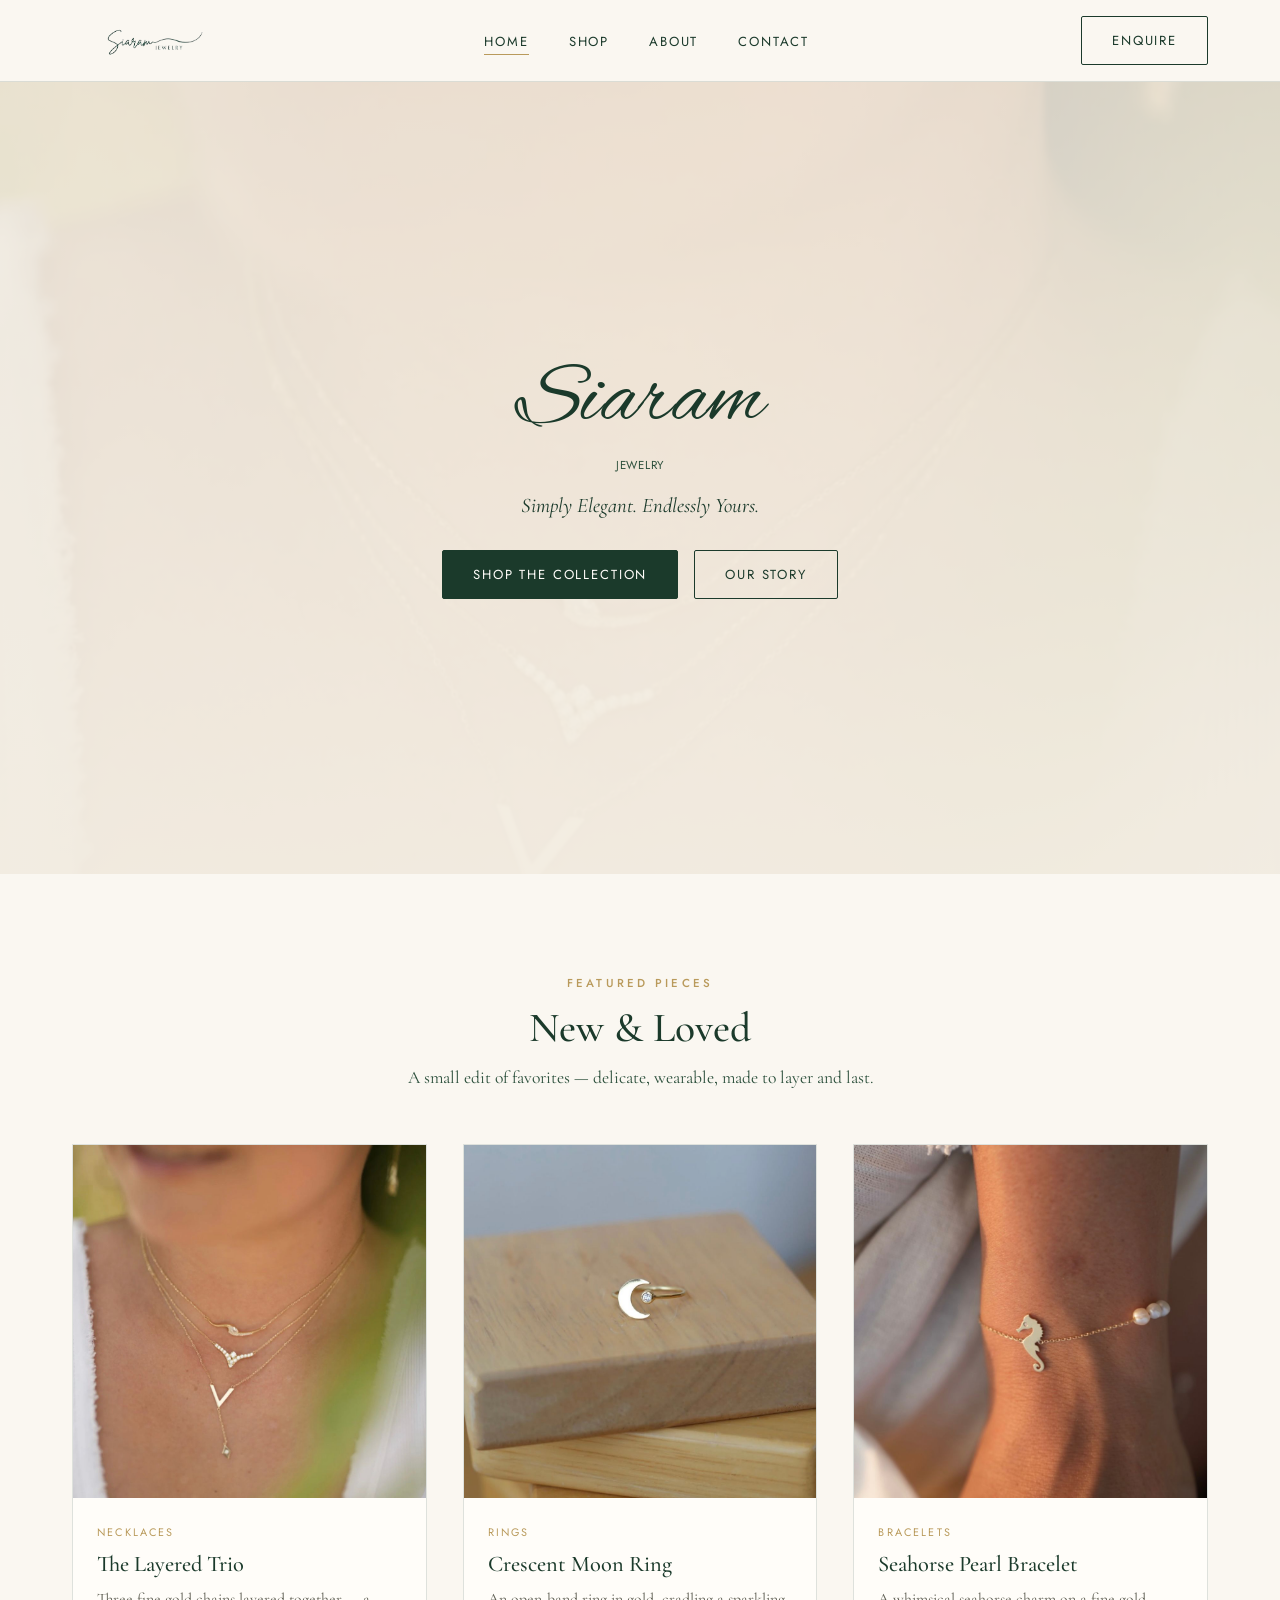
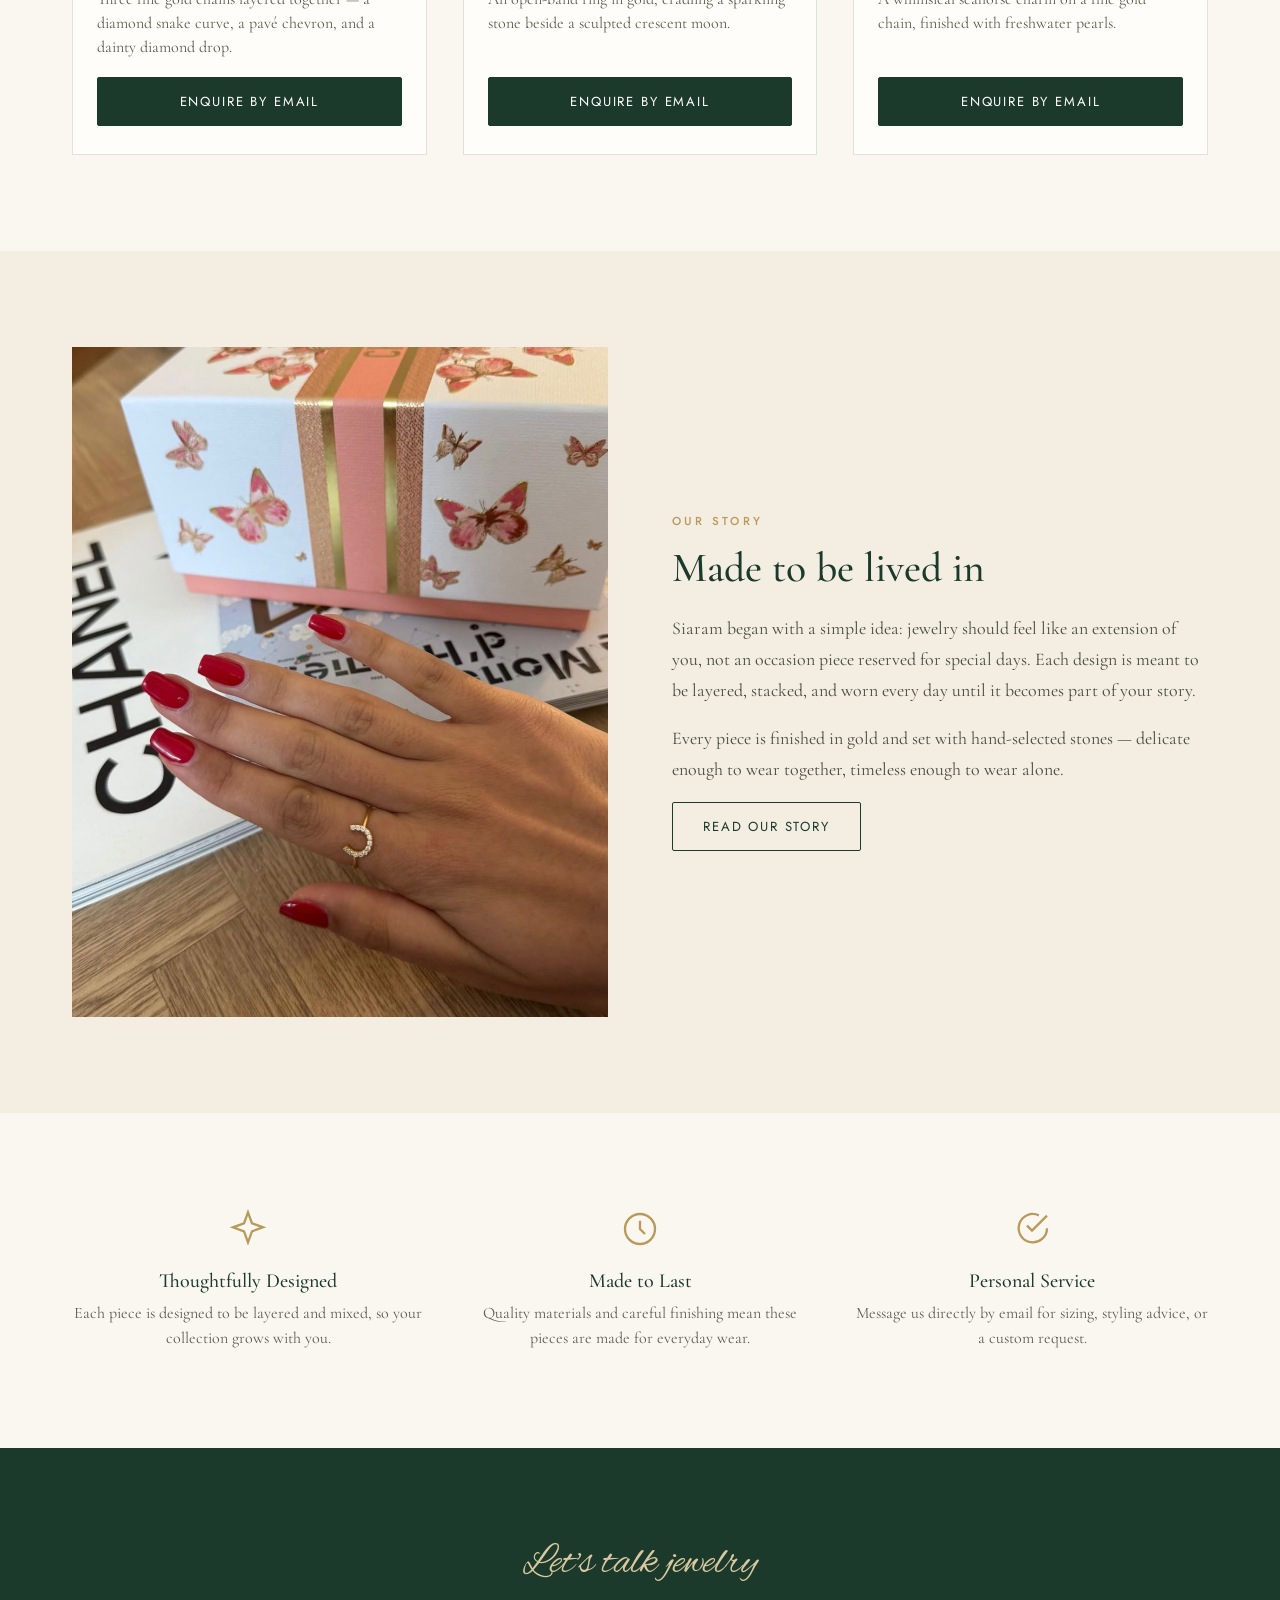
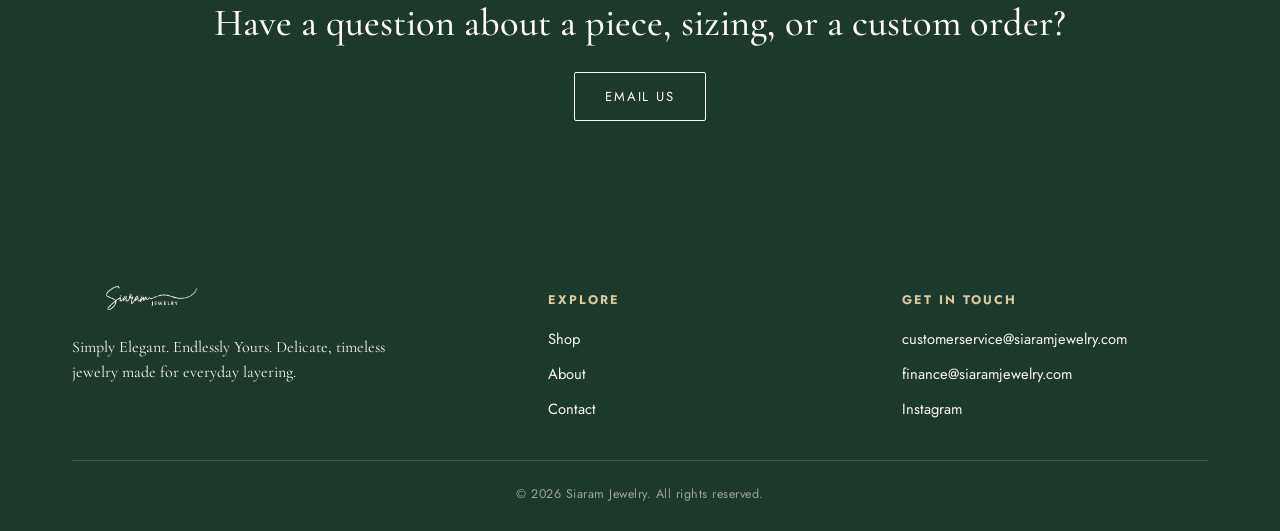
==== index.html @ 80fcfcbd "Add finance@ email and Contact page help categories Adds a "How Can We Help?" section on the Contact" ====
<!DOCTYPE html>
<html lang="en">
<head>
<meta charset="UTF-8" />
<meta name="viewport" content="width=device-width, initial-scale=1.0" />
<title>Siaram Jewelry — Simply Elegant. Endlessly Yours.</title>
<meta name="description" content="Siaram Jewelry — delicate, timeless fine jewelry. Necklaces, rings, earrings and bracelets crafted to be simply elegant, endlessly yours." />
<link rel="icon" href="images/logo.jpeg" />
<link rel="stylesheet" href="css/style.css" />
</head>
<body>

<header class="site-header">
  <nav class="nav">
    <a href="index.html" class="nav-logo"><img src="images/logo-transparent.png" alt="Siaram Jewelry" /></a>
    <ul class="nav-links">
      <li><a href="index.html">Home</a></li>
      <li><a href="shop.html">Shop</a></li>
      <li><a href="about.html">About</a></li>
      <li><a href="contact.html">Contact</a></li>
    </ul>
    <div class="nav-cta">
      <a href="mailto:customerservice@siaramjewelry.com?subject=Enquiry" class="btn btn-outline">Enquire</a>
      <button class="nav-toggle" aria-label="Menu">
        <span></span><span></span><span></span>
      </button>
    </div>
  </nav>
  <div class="mobile-menu">
    <a href="index.html">Home</a>
    <a href="shop.html">Shop</a>
    <a href="about.html">About</a>
    <a href="contact.html">Contact</a>
  </div>
</header>

<section class="hero">
  <div class="hero-bg" style="background-image:url('images/product-layered-necklace.jpeg');"></div>
  <div class="hero-content">
    <span class="script">Siaram</span>
    <p class="hero-sub eyebrow">Jewelry</p>
    <p class="tagline">Simply Elegant. Endlessly Yours.</p>
    <div class="hero-actions">
      <a href="shop.html" class="btn btn-primary">Shop the Collection</a>
      <a href="about.html" class="btn btn-outline">Our Story</a>
    </div>
  </div>
</section>

<section>
  <div class="container">
    <div class="section-head reveal">
      <span class="eyebrow">Featured Pieces</span>
      <h2>New &amp; Loved</h2>
      <p>A small edit of favorites — delicate, wearable, made to layer and last.</p>
    </div>

    <div class="product-grid">

      <article class="product-card" data-category="necklaces">
        <div class="product-media"><img src="images/product-layered-necklace.jpeg" alt="Layered gold necklace set" loading="lazy" /></div>
        <div class="product-body">
          <span class="product-cat">Necklaces</span>
          <h3>The Layered Trio</h3>
          <p>Three fine gold chains layered together — a diamond snake curve, a pav&eacute; chevron, and a dainty diamond drop.</p>
          <a class="btn btn-contact" href="mailto:customerservice@siaramjewelry.com?subject=Enquiry%3A%20The%20Layered%20Trio">
            Enquire by Email
          </a>
        </div>
      </article>

      <article class="product-card" data-category="rings">
        <div class="product-media"><img src="images/product-moon-ring.jpeg" alt="Gold crescent moon ring" loading="lazy" /></div>
        <div class="product-body">
          <span class="product-cat">Rings</span>
          <h3>Crescent Moon Ring</h3>
          <p>An open-band ring in gold, cradling a sparkling stone beside a sculpted crescent moon.</p>
          <a class="btn btn-contact" href="mailto:customerservice@siaramjewelry.com?subject=Enquiry%3A%20Crescent%20Moon%20Ring">
            Enquire by Email
          </a>
        </div>
      </article>

      <article class="product-card" data-category="bracelets">
        <div class="product-media"><img src="images/product-seahorse-bracelet.jpeg" alt="Gold seahorse pearl bracelet" loading="lazy" /></div>
        <div class="product-body">
          <span class="product-cat">Bracelets</span>
          <h3>Seahorse Pearl Bracelet</h3>
          <p>A whimsical seahorse charm on a fine gold chain, finished with freshwater pearls.</p>
          <a class="btn btn-contact" href="mailto:customerservice@siaramjewelry.com?subject=Enquiry%3A%20Seahorse%20Pearl%20Bracelet">
            Enquire by Email
          </a>
        </div>
      </article>

    </div>
  </div>
</section>

<section class="alt-bg">
  <div class="container split">
    <div class="split-media reveal">
      <img src="images/product-initial-ring.jpeg" alt="Siaram jewelry lifestyle" loading="lazy" />
    </div>
    <div class="split-text reveal">
      <span class="eyebrow">Our Story</span>
      <h2>Made to be lived in</h2>
      <p>Siaram began with a simple idea: jewelry should feel like an extension of you, not an occasion piece reserved for special days. Each design is meant to be layered, stacked, and worn every day until it becomes part of your story.</p>
      <p>Every piece is finished in gold and set with hand-selected stones — delicate enough to wear together, timeless enough to wear alone.</p>
      <a href="about.html" class="btn btn-outline">Read Our Story</a>
    </div>
  </div>
</section>

<section>
  <div class="container">
    <div class="features">
      <div class="feature reveal">
        <svg class="feature-icon" viewBox="0 0 24 24" fill="none" stroke="currentColor" stroke-width="1.4"><path d="M12 2l2.4 6.6L21 11l-6.6 2.4L12 20l-2.4-6.6L3 11l6.6-2.4L12 2z"/></svg>
        <h3>Thoughtfully Designed</h3>
        <p>Each piece is designed to be layered and mixed, so your collection grows with you.</p>
      </div>
      <div class="feature reveal">
        <svg class="feature-icon" viewBox="0 0 24 24" fill="none" stroke="currentColor" stroke-width="1.4"><circle cx="12" cy="12" r="9"/><path d="M12 7v5l3 3"/></svg>
        <h3>Made to Last</h3>
        <p>Quality materials and careful finishing mean these pieces are made for everyday wear.</p>
      </div>
      <div class="feature reveal">
        <svg class="feature-icon" viewBox="0 0 24 24" fill="none" stroke="currentColor" stroke-width="1.4"><path d="M21 11.5a8.5 8.5 0 1 1-4.9-7.7"/><path d="M21 4l-9 9-3-3"/></svg>
        <h3>Personal Service</h3>
        <p>Message us directly by email for sizing, styling advice, or a custom request.</p>
      </div>
    </div>
  </div>
</section>

<section class="cta-banner">
  <div class="container">
    <span class="script">Let's talk jewelry</span>
    <h2>Have a question about a piece, sizing, or a custom order?</h2>
    <a href="mailto:customerservice@siaramjewelry.com?subject=Question" class="btn btn-outline">Email Us</a>
  </div>
</section>

<footer class="site-footer">
  <div class="container">
    <div class="footer-grid">
      <div class="footer-brand">
        <a href="index.html" class="footer-logo"><img src="images/logo-light.png" alt="Siaram Jewelry" /></a>
        <p>Simply Elegant. Endlessly Yours. Delicate, timeless jewelry made for everyday layering.</p>
      </div>
      <div class="footer-col">
        <h4>Explore</h4>
        <ul>
          <li><a href="shop.html">Shop</a></li>
          <li><a href="about.html">About</a></li>
          <li><a href="contact.html">Contact</a></li>
        </ul>
      </div>
      <div class="footer-col">
        <h4>Get in Touch</h4>
        <ul>
          <li><a href="mailto:customerservice@siaramjewelry.com">customerservice@siaramjewelry.com</a></li>
          <li><a href="mailto:finance@siaramjewelry.com">finance@siaramjewelry.com</a></li>
          <li><a href="https://www.instagram.com/siaram.jewelry/" target="_blank" rel="noopener">Instagram</a></li>
        </ul>
      </div>
    </div>
    <div class="footer-bottom">&copy; <span id="year"></span> Siaram Jewelry. All rights reserved.</div>
  </div>
</footer>

<script>document.getElementById('year').textContent = new Date().getFullYear();</script>
<script src="js/script.js"></script>
</body>
</html>
---- css/style.css ----
/* ==========================================================================
   Siaram Jewelry — Stylesheet
   ========================================================================== */

@import url('https://fonts.googleapis.com/css2?family=Cormorant+Garamond:ital,wght@0,400;0,500;0,600;1,400&family=Jost:wght@300;400;500;600&family=Alex+Brush&display=swap');

:root {
  --green-deep: #1b3a2b;
  --green-mid: #2b4f3b;
  --cream: #f3ede2;
  --cream-soft: #faf7f1;
  --ivory: #fffdf9;
  --gold: #b99a5b;
  --gold-soft: #d9c8a0;
  --ink: #2a2a24;
  --line: rgba(27, 58, 43, 0.14);

  --font-script: 'Alex Brush', cursive;
  --font-serif: 'Cormorant Garamond', serif;
  --font-sans: 'Jost', sans-serif;

  --container: 1200px;
}

* { box-sizing: border-box; }
html { scroll-behavior: smooth; }

body {
  margin: 0;
  font-family: var(--font-sans);
  color: var(--ink);
  background: var(--cream-soft);
  -webkit-font-smoothing: antialiased;
}

img { max-width: 100%; display: block; }
a { color: inherit; text-decoration: none; }
ul { list-style: none; margin: 0; padding: 0; }

.container {
  max-width: var(--container);
  margin: 0 auto;
  padding: 0 32px;
}

h1, h2, h3 {
  font-family: var(--font-serif);
  font-weight: 500;
  color: var(--green-deep);
  margin: 0;
}

.eyebrow {
  font-family: var(--font-sans);
  letter-spacing: 0.28em;
  text-transform: uppercase;
  font-size: 0.72rem;
  color: var(--gold);
  font-weight: 500;
}

.script {
  font-family: var(--font-script);
  color: var(--green-deep);
}

.btn {
  display: inline-flex;
  align-items: center;
  gap: 10px;
  padding: 14px 30px;
  border-radius: 2px;
  font-family: var(--font-sans);
  font-size: 0.82rem;
  letter-spacing: 0.14em;
  text-transform: uppercase;
  border: 1px solid var(--green-deep);
  transition: all 0.3s ease;
  cursor: pointer;
  background: transparent;
}

.btn-primary {
  background: var(--green-deep);
  color: var(--ivory);
}
.btn-primary:hover {
  background: var(--green-mid);
  border-color: var(--green-mid);
}

.btn-outline {
  background: transparent;
  color: var(--green-deep);
}
.btn-outline:hover {
  background: var(--green-deep);
  color: var(--ivory);
}

.btn-contact {
  background: var(--green-deep);
  color: var(--ivory);
  border-color: var(--green-deep);
  width: 100%;
  justify-content: center;
}
.btn-contact:hover { background: var(--green-mid); }

/* ---------------- Header ---------------- */
.site-header {
  position: sticky;
  top: 0;
  z-index: 100;
  background: rgba(250, 247, 241, 0.92);
  backdrop-filter: blur(8px);
  border-bottom: 1px solid var(--line);
}

.nav {
  display: flex;
  align-items: center;
  justify-content: space-between;
  padding: 16px 32px;
  max-width: var(--container);
  margin: 0 auto;
}

.nav-logo img { height: 46px; width: auto; }

.nav-links {
  display: flex;
  gap: 40px;
}

.nav-links a {
  font-size: 0.82rem;
  letter-spacing: 0.14em;
  text-transform: uppercase;
  color: var(--green-deep);
  position: relative;
  padding-bottom: 4px;
}

.nav-links a::after {
  content: '';
  position: absolute;
  left: 0; bottom: 0;
  width: 0; height: 1px;
  background: var(--gold);
  transition: width 0.3s ease;
}
.nav-links a:hover::after,
.nav-links a.active::after { width: 100%; }

.nav-cta { display: flex; align-items: center; gap: 20px; }

.nav-toggle {
  display: none;
  flex-direction: column;
  gap: 5px;
  background: none;
  border: none;
  cursor: pointer;
  padding: 4px;
}
.nav-toggle span {
  width: 24px; height: 1.5px;
  background: var(--green-deep);
}

.mobile-menu {
  display: none;
  flex-direction: column;
  padding: 8px 32px 24px;
  gap: 18px;
  border-top: 1px solid var(--line);
}
.mobile-menu a {
  font-size: 0.9rem;
  letter-spacing: 0.1em;
  text-transform: uppercase;
  color: var(--green-deep);
}
.mobile-menu.open { display: flex; }

/* ---------------- Hero ---------------- */
.hero {
  position: relative;
  min-height: 88vh;
  display: flex;
  align-items: center;
  justify-content: center;
  text-align: center;
  overflow: hidden;
  background: var(--cream);
}

.hero-bg {
  position: absolute;
  inset: 0;
  background-size: cover;
  background-position: center 30%;
  opacity: 0.28;
}

.hero-bg::after {
  content: '';
  position: absolute;
  inset: 0;
  background: linear-gradient(180deg, rgba(243,237,226,0.55) 0%, rgba(243,237,226,0.92) 100%);
}

.hero-content {
  position: relative;
  z-index: 2;
  max-width: 640px;
  padding: 0 24px;
}

.hero-content .script {
  font-size: clamp(3rem, 8vw, 5.5rem);
  line-height: 1;
  display: block;
  margin-bottom: 6px;
}

.hero-content .hero-sub {
  font-family: var(--font-sans);
  font-weight: 400;
  letter-spacing: 0.06em;
  color: var(--green-mid);
  margin-bottom: 20px;
}

.hero-content p.tagline {
  font-family: var(--font-serif);
  font-style: italic;
  font-size: 1.3rem;
  color: var(--green-deep);
  margin: 0 0 32px;
}

.hero-actions {
  display: flex;
  gap: 16px;
  justify-content: center;
  flex-wrap: wrap;
}

/* ---------------- Sections ---------------- */
section { padding: 96px 0; }
.section-head {
  text-align: center;
  max-width: 560px;
  margin: 0 auto 56px;
}
.section-head h2 {
  font-size: clamp(2rem, 4vw, 2.6rem);
  margin-top: 10px;
}
.section-head p {
  color: var(--green-mid);
  font-family: var(--font-serif);
  font-size: 1.1rem;
  margin-top: 14px;
}

.alt-bg { background: var(--cream); }

/* ---------------- Product grid ---------------- */
.product-grid {
  display: grid;
  grid-template-columns: repeat(3, 1fr);
  gap: 36px;
}

.product-card {
  background: var(--ivory);
  border: 1px solid var(--line);
  overflow: hidden;
  display: flex;
  flex-direction: column;
  opacity: 0;
  transform: translateY(24px);
  transition: opacity 0.7s ease, transform 0.7s ease;
}
.product-card.in-view { opacity: 1; transform: translateY(0); }

.product-media {
  aspect-ratio: 1 / 1;
  overflow: hidden;
  background: var(--cream);
}
.product-media img {
  width: 100%; height: 100%;
  object-fit: cover;
  transition: transform 0.6s ease;
}
.product-card:hover .product-media img { transform: scale(1.06); }

.product-body {
  padding: 26px 24px 28px;
  display: flex;
  flex-direction: column;
  gap: 10px;
  flex: 1;
}

.product-cat {
  font-size: 0.68rem;
  letter-spacing: 0.2em;
  text-transform: uppercase;
  color: var(--gold);
}

.product-body h3 {
  font-size: 1.4rem;
}

.product-body p {
  font-family: var(--font-serif);
  color: #5c5c50;
  font-size: 1rem;
  line-height: 1.5;
  margin: 0;
  flex: 1;
}

.product-body .btn-contact { margin-top: 8px; }

/* ---------------- About teaser / story ---------------- */
.split {
  display: grid;
  grid-template-columns: 1fr 1fr;
  gap: 64px;
  align-items: center;
}

.split-media {
  aspect-ratio: 4/5;
  overflow: hidden;
}
.split-media img { width: 100%; height: 100%; object-fit: cover; }

.split-text .eyebrow { display: block; margin-bottom: 14px; }
.split-text h2 { font-size: clamp(2rem, 4vw, 2.6rem); margin-bottom: 20px; }
.split-text p {
  font-family: var(--font-serif);
  font-size: 1.12rem;
  line-height: 1.75;
  color: #4a4a3f;
  margin: 0 0 16px;
}

/* ---------------- Values / features strip ---------------- */
.features {
  display: grid;
  grid-template-columns: repeat(3, 1fr);
  gap: 40px;
  text-align: center;
}
.feature h3 {
  font-size: 1.25rem;
  margin: 14px 0 8px;
}
.feature p {
  font-family: var(--font-serif);
  color: #5c5c50;
  line-height: 1.6;
  margin: 0;
}
.feature-icon {
  width: 40px; height: 40px;
  margin: 0 auto;
  color: var(--gold);
}

/* ---------------- Help / FAQ grid ---------------- */
.help-grid {
  display: grid;
  grid-template-columns: repeat(3, 1fr);
  gap: 28px;
}
.help-grid.single {
  grid-template-columns: minmax(260px, 420px);
  justify-content: center;
}

.help-card {
  background: var(--ivory);
  border: 1px solid var(--line);
  padding: 30px 28px;
  display: flex;
  flex-direction: column;
  gap: 12px;
}

.help-icon { font-size: 1.4rem; }

.help-card h4 {
  font-family: var(--font-serif);
  font-size: 1.3rem;
  color: var(--green-deep);
  margin: 0;
}

.help-card ul {
  display: flex;
  flex-direction: column;
  gap: 6px;
  flex: 1;
}
.help-card li {
  font-family: var(--font-serif);
  font-size: 0.98rem;
  color: #5c5c50;
  line-height: 1.5;
  padding-left: 14px;
  position: relative;
}
.help-card li::before {
  content: '\2013';
  position: absolute;
  left: 0;
  color: var(--gold);
}

.help-link {
  font-family: var(--font-sans);
  font-size: 0.76rem;
  letter-spacing: 0.1em;
  text-transform: uppercase;
  color: var(--green-deep);
  border-top: 1px solid var(--line);
  padding-top: 14px;
  margin-top: 4px;
}
.help-link:hover { color: var(--gold); }

/* ---------------- Instagram / CTA banner ---------------- */
.cta-banner {
  background: var(--green-deep);
  color: var(--ivory);
  text-align: center;
  padding: 90px 0;
}
.cta-banner .script { color: var(--gold-soft); font-size: 2.6rem; display: block; margin-bottom: 10px; }
.cta-banner h2 { color: var(--ivory); font-size: clamp(1.8rem, 3.6vw, 2.4rem); margin-bottom: 26px; }
.cta-banner .btn-outline { border-color: var(--ivory); color: var(--ivory); }
.cta-banner .btn-outline:hover { background: var(--ivory); color: var(--green-deep); }

/* ---------------- Shop filter ---------------- */
.filter-bar {
  display: flex;
  justify-content: center;
  gap: 12px;
  flex-wrap: wrap;
  margin-bottom: 52px;
}
.filter-btn {
  padding: 9px 20px;
  border: 1px solid var(--line);
  background: transparent;
  font-family: var(--font-sans);
  font-size: 0.75rem;
  letter-spacing: 0.12em;
  text-transform: uppercase;
  color: var(--green-mid);
  cursor: pointer;
  transition: all 0.25s ease;
}
.filter-btn:hover { border-color: var(--green-deep); }
.filter-btn.active { background: var(--green-deep); color: var(--ivory); border-color: var(--green-deep); }

/* ---------------- Contact ---------------- */
.contact-wrap {
  display: grid;
  grid-template-columns: 1fr 1fr;
  gap: 64px;
}
.contact-card {
  background: var(--ivory);
  border: 1px solid var(--line);
  padding: 40px;
}
.contact-card h3 { font-size: 1.5rem; margin-bottom: 10px; }
.contact-card p {
  font-family: var(--font-serif);
  color: #5c5c50;
  margin: 0 0 24px;
  line-height: 1.6;
}
.contact-list { display: flex; flex-direction: column; gap: 18px; margin-top: 8px; }
.contact-item {
  display: flex;
  align-items: center;
  gap: 14px;
  font-size: 0.98rem;
}
.contact-item .icon {
  width: 20px; height: 20px;
  color: var(--gold);
  flex-shrink: 0;
}
.contact-item a:hover { color: var(--gold); }

.map-note {
  aspect-ratio: 4/3;
  background: var(--cream);
  border: 1px solid var(--line);
  display: flex;
  align-items: center;
  justify-content: center;
  text-align: center;
  padding: 40px;
}
.map-note p {
  font-family: var(--font-serif);
  font-style: italic;
  color: var(--green-mid);
}

/* ---------------- Footer ---------------- */
.site-footer {
  background: var(--green-deep);
  color: var(--cream);
  padding: 64px 0 28px;
}
.footer-grid {
  display: grid;
  grid-template-columns: 1.4fr 1fr 1fr;
  gap: 48px;
  padding-bottom: 40px;
  border-bottom: 1px solid rgba(255,255,255,0.14);
}
.footer-logo img { height: 44px; margin-bottom: 16px; }
.footer-grid p { font-family: var(--font-serif); color: var(--cream-soft); line-height: 1.6; max-width: 320px; }
.footer-col h4 {
  font-family: var(--font-sans);
  font-size: 0.78rem;
  letter-spacing: 0.16em;
  text-transform: uppercase;
  color: var(--gold-soft);
  margin-bottom: 18px;
}
.footer-col ul { display: flex; flex-direction: column; gap: 12px; }
.footer-col a { font-size: 0.92rem; color: var(--cream-soft); }
.footer-col a:hover { color: var(--gold-soft); }
.footer-bottom {
  padding-top: 24px;
  text-align: center;
  font-size: 0.78rem;
  letter-spacing: 0.04em;
  color: rgba(243,237,226,0.6);
}

/* ---------------- Page hero (inner pages) ---------------- */
.page-hero {
  padding: 64px 0 48px;
  text-align: center;
  background: var(--cream);
  border-bottom: 1px solid var(--line);
}
.page-hero .eyebrow { display: block; margin-bottom: 12px; }
.page-hero h1 { font-size: clamp(2.4rem, 5vw, 3.4rem); }

/* Reveal-on-scroll (generic) */
.reveal {
  opacity: 0;
  transform: translateY(24px);
  transition: opacity 0.7s ease, transform 0.7s ease;
}
.reveal.in-view { opacity: 1; transform: translateY(0); }

/* ---------------- Responsive ---------------- */
@media (max-width: 900px) {
  .nav-links { display: none; }
  .nav-toggle { display: flex; }
  .product-grid { grid-template-columns: repeat(2, 1fr); gap: 24px; }
  .split { grid-template-columns: 1fr; gap: 36px; }
  .split-media { order: -1; }
  .features { grid-template-columns: 1fr; gap: 44px; }
  .help-grid { grid-template-columns: repeat(2, 1fr); }
  .contact-wrap { grid-template-columns: 1fr; }
  .footer-grid { grid-template-columns: 1fr; gap: 32px; }
}

@media (max-width: 560px) {
  .container { padding: 0 20px; }
  .product-grid { grid-template-columns: 1fr; }
  .help-grid { grid-template-columns: 1fr; }
  section { padding: 64px 0; }
  .nav { padding: 14px 20px; }
}
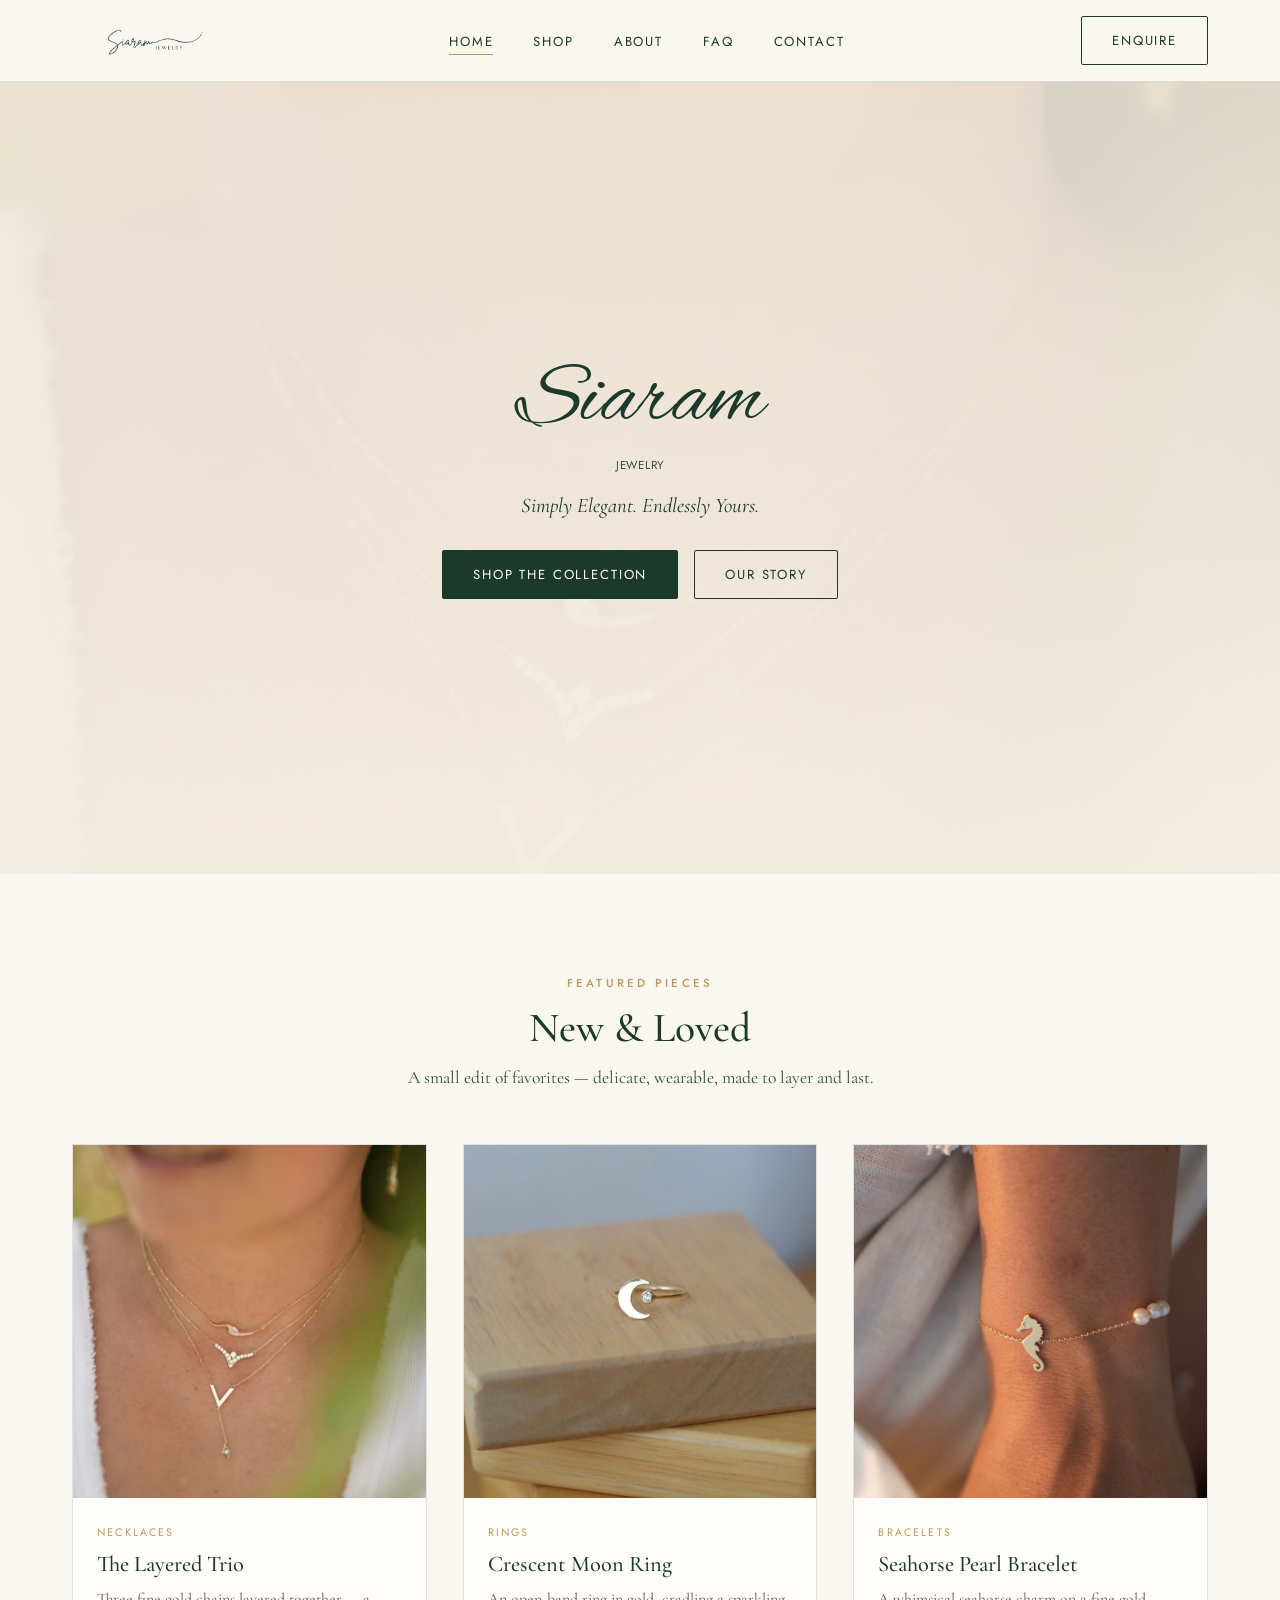
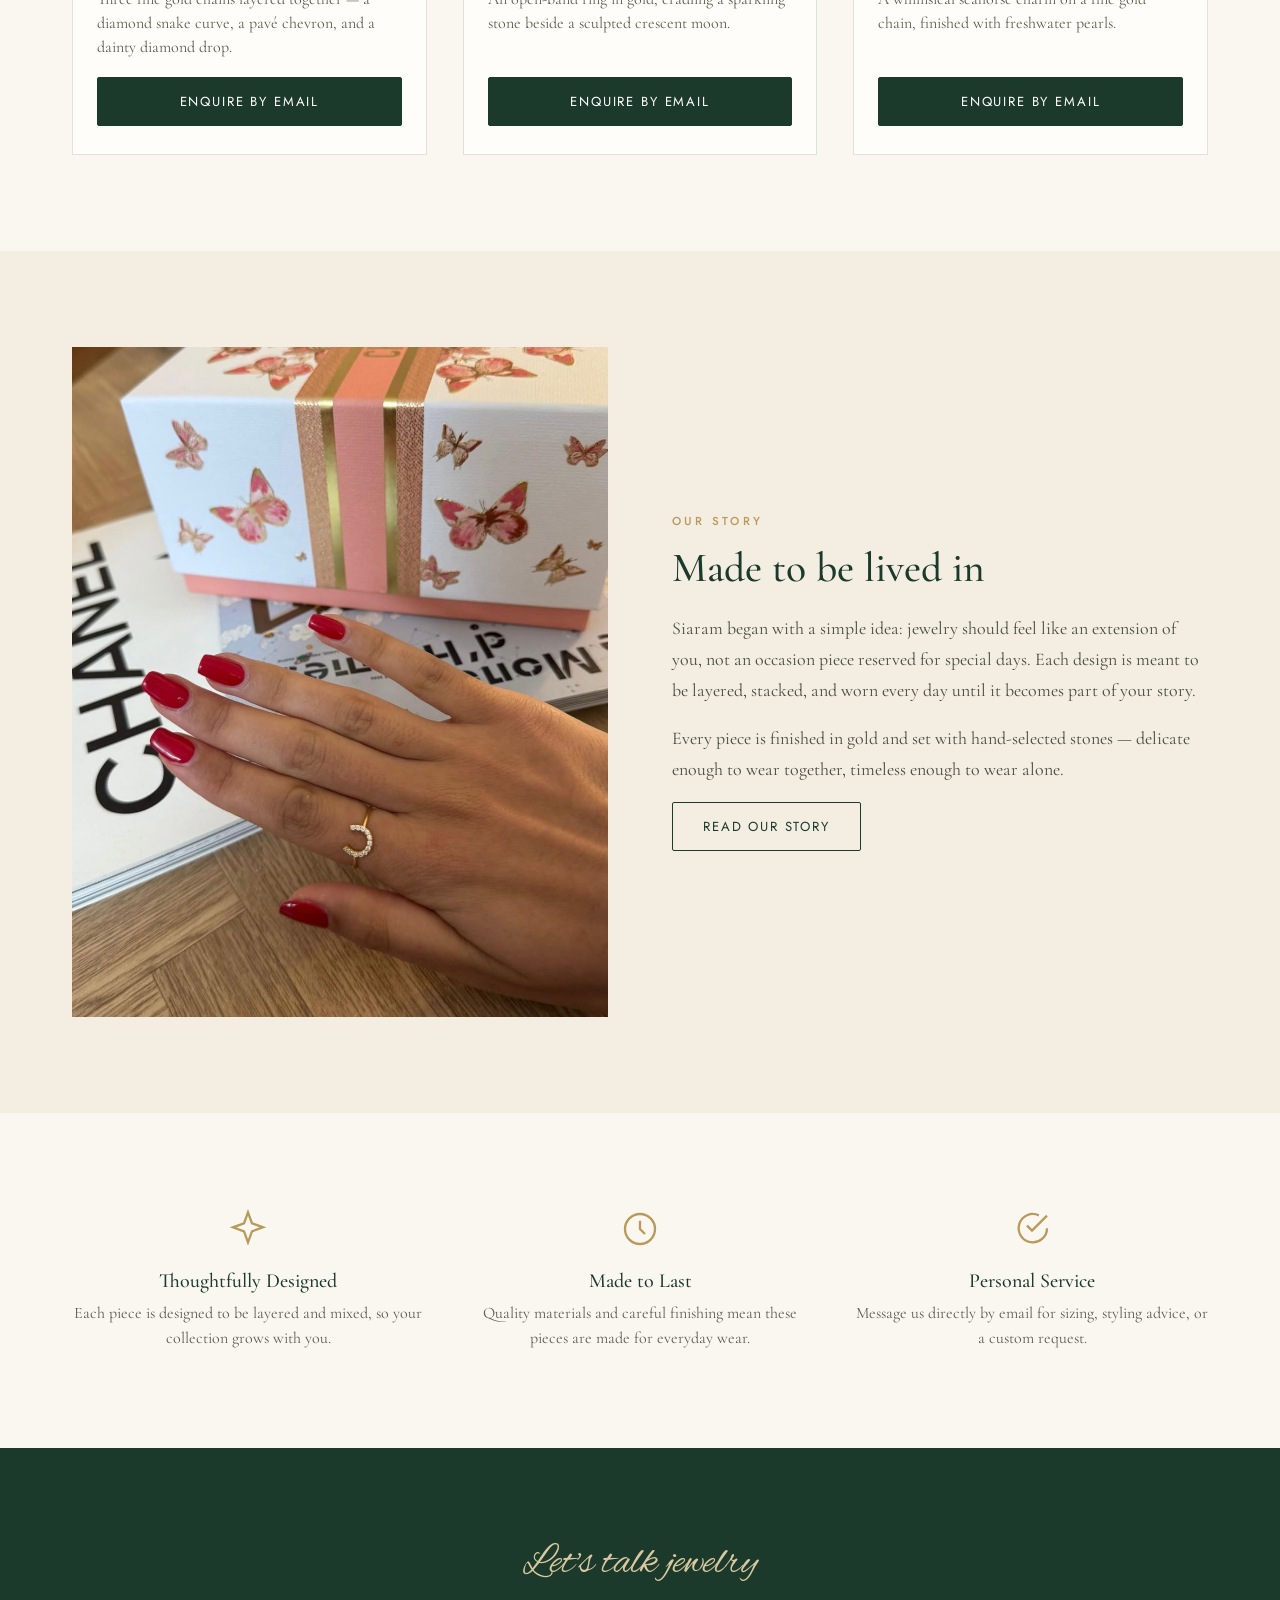
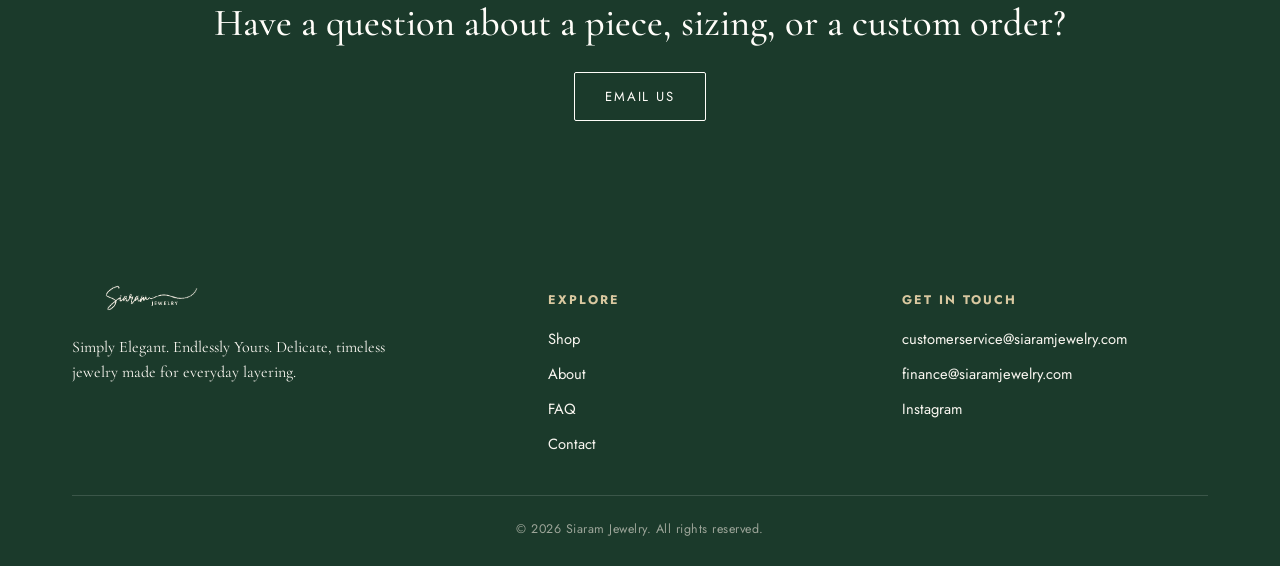
==== commit 3b641604: "Add FAQ page with accordion Q&A New faq.html covers Jewelry Care (cleaning, swimming, travel storage" ====
--- a/index.html
+++ b/index.html
@@ -17,6 +17,7 @@
       <li><a href="index.html">Home</a></li>
       <li><a href="shop.html">Shop</a></li>
       <li><a href="about.html">About</a></li>
+      <li><a href="faq.html">FAQ</a></li>
       <li><a href="contact.html">Contact</a></li>
     </ul>
     <div class="nav-cta">
@@ -30,6 +31,7 @@
     <a href="index.html">Home</a>
     <a href="shop.html">Shop</a>
     <a href="about.html">About</a>
+    <a href="faq.html">FAQ</a>
     <a href="contact.html">Contact</a>
   </div>
 </header>
@@ -154,6 +156,7 @@
         <ul>
           <li><a href="shop.html">Shop</a></li>
           <li><a href="about.html">About</a></li>
+          <li><a href="faq.html">FAQ</a></li>
           <li><a href="contact.html">Contact</a></li>
         </ul>
       </div>
--- a/css/style.css
+++ b/css/style.css
@@ -268,6 +268,33 @@
 
 .alt-bg { background: var(--cream); }
 
+/* ---------------- Story block / pull quote ---------------- */
+.story-block {
+  max-width: 720px;
+  margin: 0 auto;
+  text-align: center;
+}
+.story-block .eyebrow { display: block; margin-bottom: 14px; }
+.story-block h2 { font-size: clamp(2rem, 4vw, 2.6rem); margin-bottom: 22px; }
+.story-block p {
+  font-family: var(--font-serif);
+  font-size: 1.14rem;
+  line-height: 1.8;
+  color: #4a4a3f;
+  margin: 0 0 16px;
+}
+
+.pull-quote {
+  font-family: var(--font-serif);
+  font-style: italic;
+  font-size: clamp(1.4rem, 3vw, 1.9rem);
+  color: var(--green-deep);
+  text-align: center;
+  max-width: 640px;
+  margin: 36px auto 0;
+  line-height: 1.5;
+}
+
 /* ---------------- Product grid ---------------- */
 .product-grid {
   display: grid;
@@ -449,6 +476,86 @@
 .cta-banner h2 { color: var(--ivory); font-size: clamp(1.8rem, 3.6vw, 2.4rem); margin-bottom: 26px; }
 .cta-banner .btn-outline { border-color: var(--ivory); color: var(--ivory); }
 .cta-banner .btn-outline:hover { background: var(--ivory); color: var(--green-deep); }
+
+/* ---------------- FAQ accordion ---------------- */
+.faq-category {
+  max-width: 780px;
+  margin: 0 auto 72px;
+}
+.faq-category:last-child { margin-bottom: 0; }
+
+.faq-category-title {
+  font-family: var(--font-serif);
+  font-size: 1.5rem;
+  color: var(--green-deep);
+  margin: 0 0 4px;
+}
+.faq-category-title .eyebrow { display: block; margin-bottom: 10px; }
+
+.faq-list { border-top: 1px solid var(--line); }
+
+.faq-item { border-bottom: 1px solid var(--line); }
+
+.faq-question {
+  width: 100%;
+  display: flex;
+  align-items: center;
+  justify-content: space-between;
+  gap: 20px;
+  padding: 22px 4px;
+  background: none;
+  border: none;
+  cursor: pointer;
+  text-align: left;
+  font-family: var(--font-serif);
+  font-size: 1.12rem;
+  color: var(--green-deep);
+}
+
+.faq-icon {
+  flex-shrink: 0;
+  width: 22px;
+  height: 22px;
+  position: relative;
+}
+.faq-icon::before,
+.faq-icon::after {
+  content: '';
+  position: absolute;
+  background: var(--gold);
+  top: 50%;
+  left: 50%;
+  transform: translate(-50%, -50%);
+  transition: transform 0.3s ease, opacity 0.3s ease;
+}
+.faq-icon::before { width: 14px; height: 1.5px; }
+.faq-icon::after { width: 1.5px; height: 14px; }
+.faq-item.open .faq-icon::after { transform: translate(-50%, -50%) rotate(90deg); opacity: 0; }
+
+.faq-answer {
+  max-height: 0;
+  overflow: hidden;
+  transition: max-height 0.35s ease;
+}
+.faq-answer p {
+  font-family: var(--font-serif);
+  font-size: 1.02rem;
+  line-height: 1.7;
+  color: #5c5c50;
+  padding: 0 4px 22px;
+  margin: 0;
+}
+.faq-item.open .faq-answer { max-height: 400px; }
+
+.faq-note {
+  text-align: center;
+  margin-top: 8px;
+}
+.faq-note p {
+  font-family: var(--font-serif);
+  font-size: 1.02rem;
+  color: var(--green-mid);
+}
 
 /* ---------------- Shop filter ---------------- */
 .filter-bar {
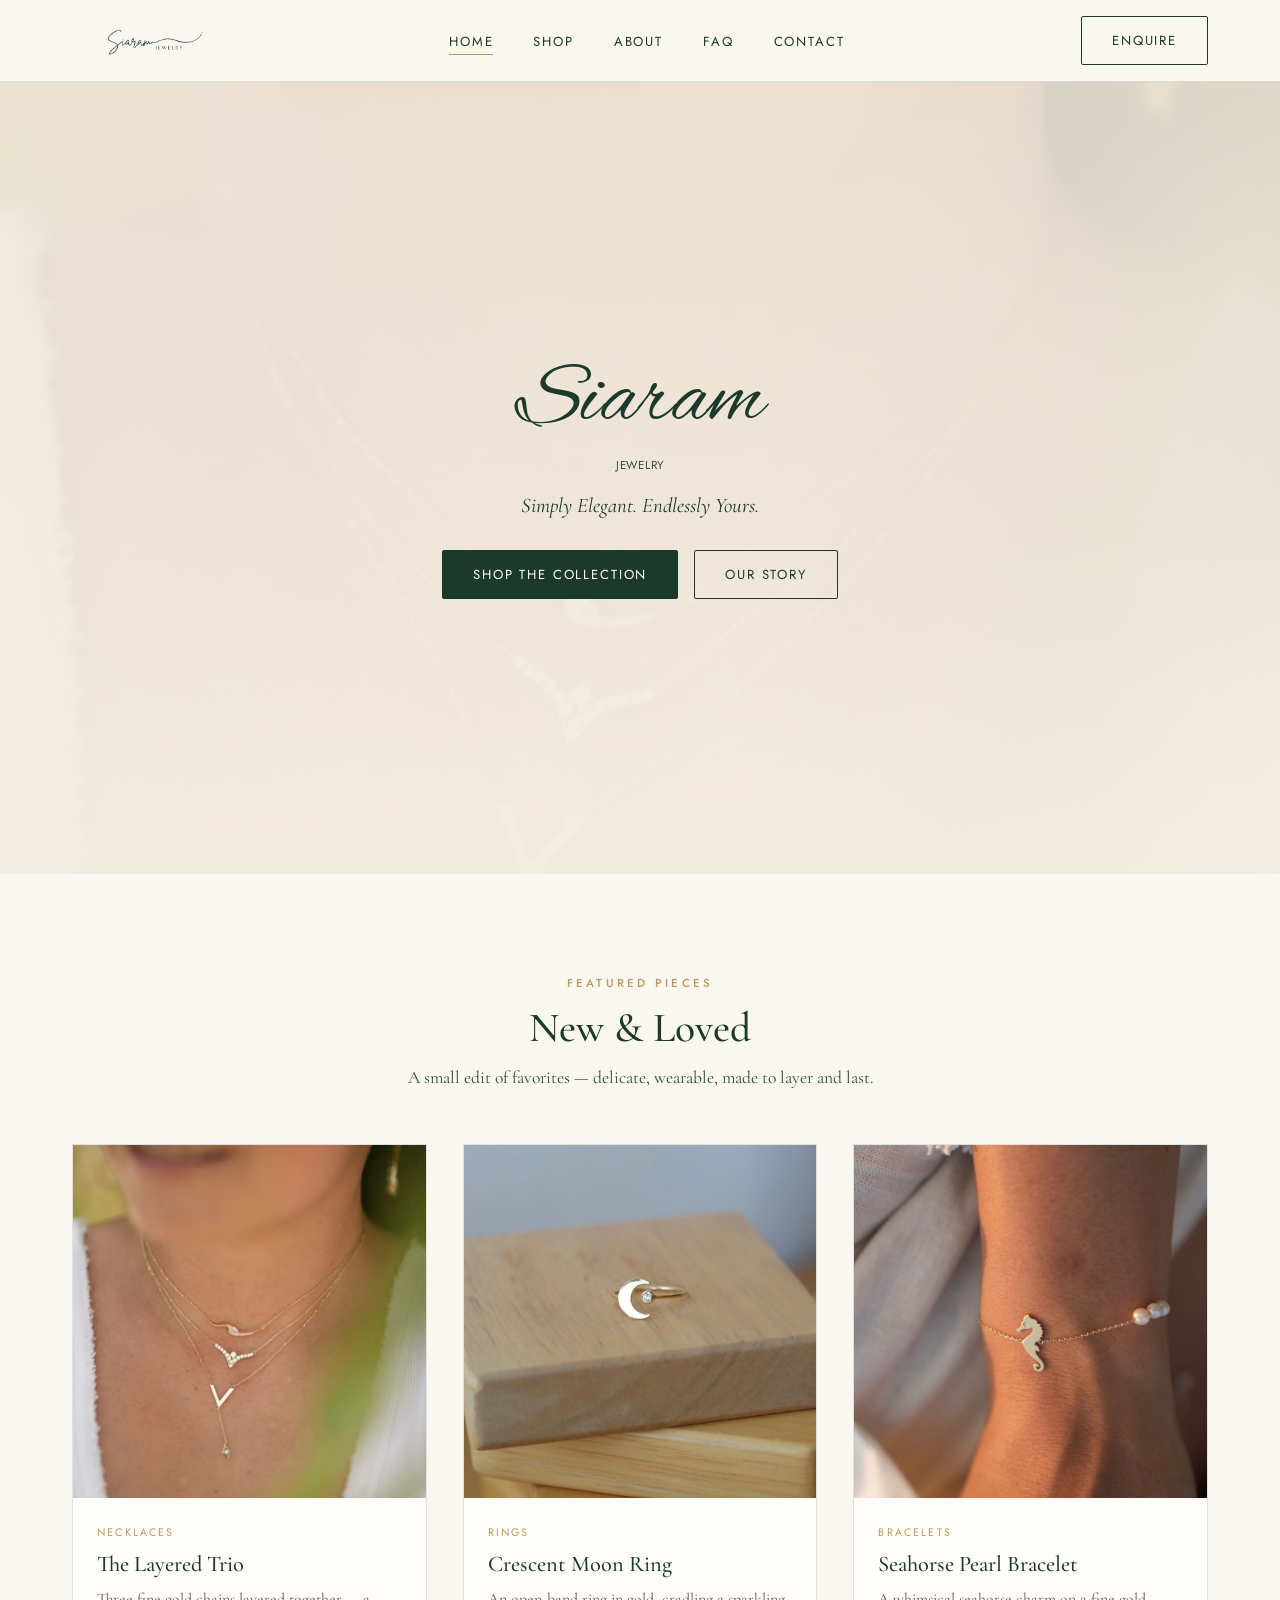
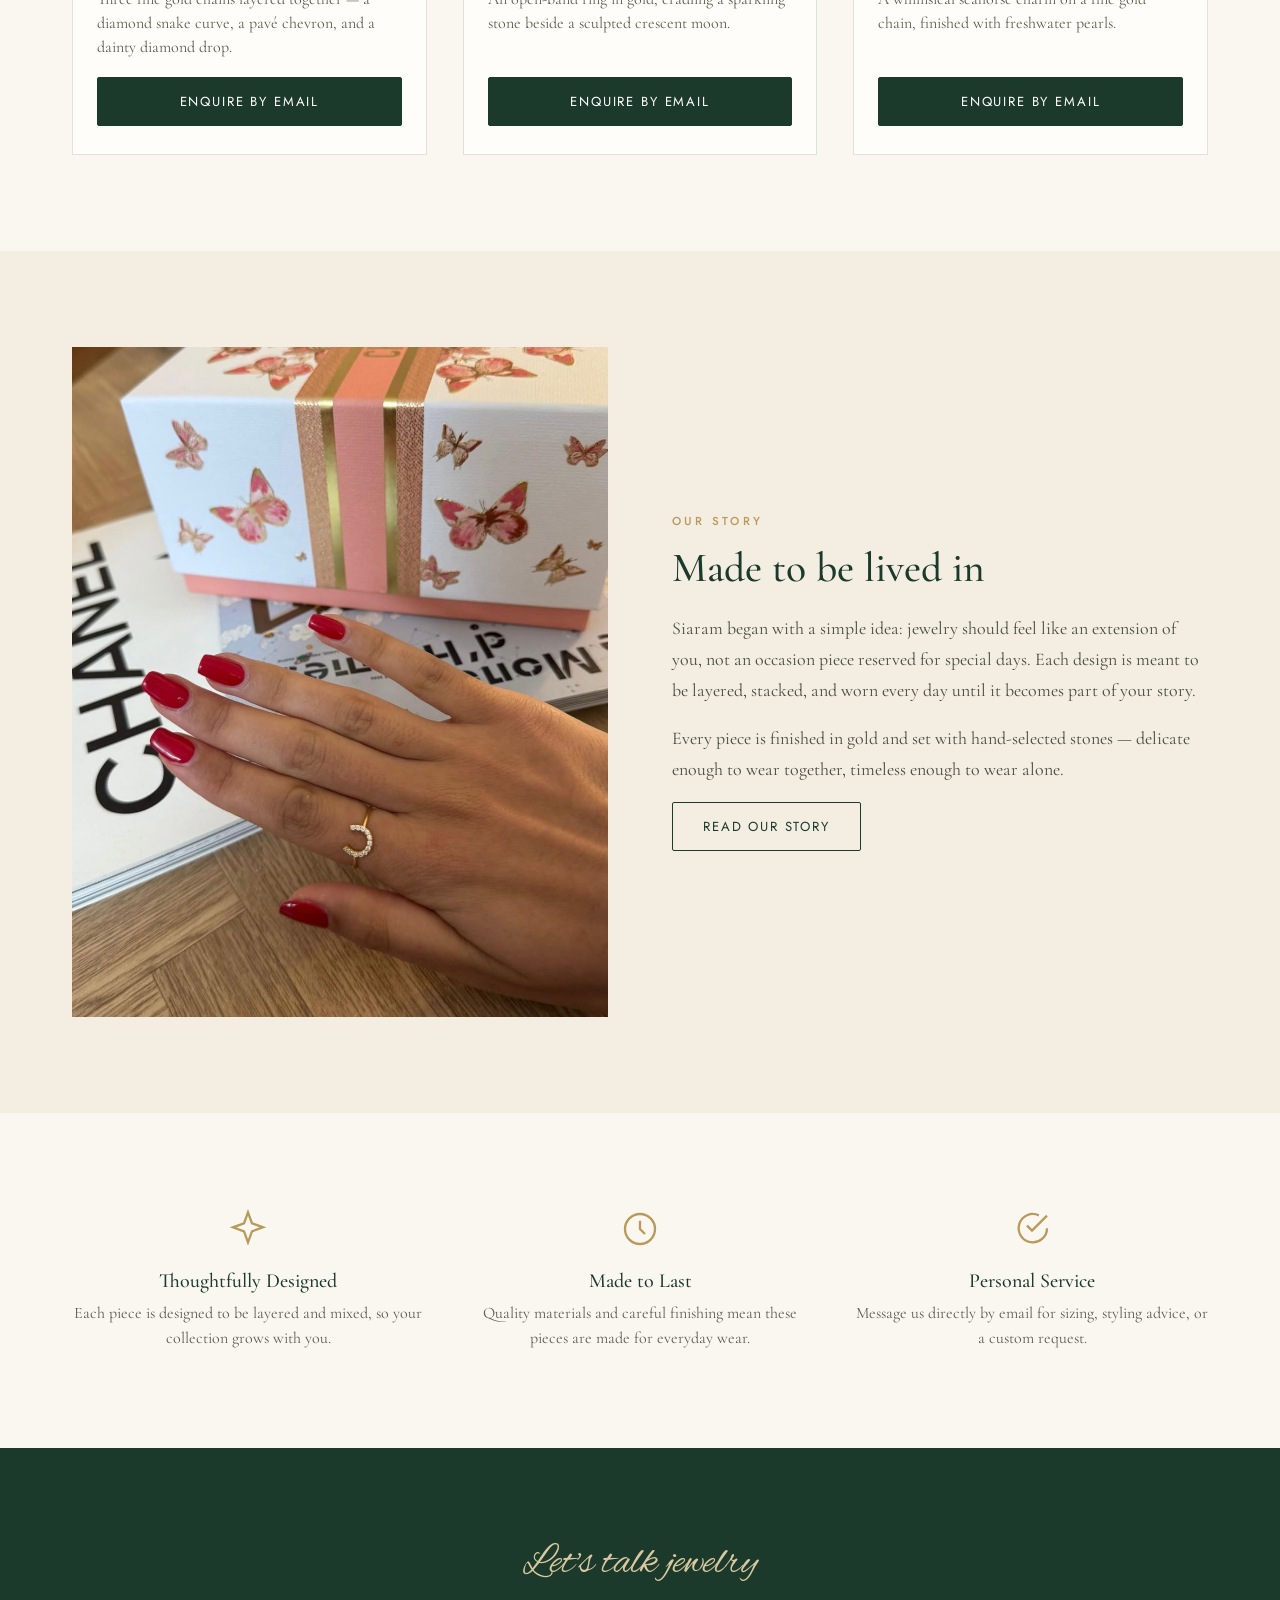
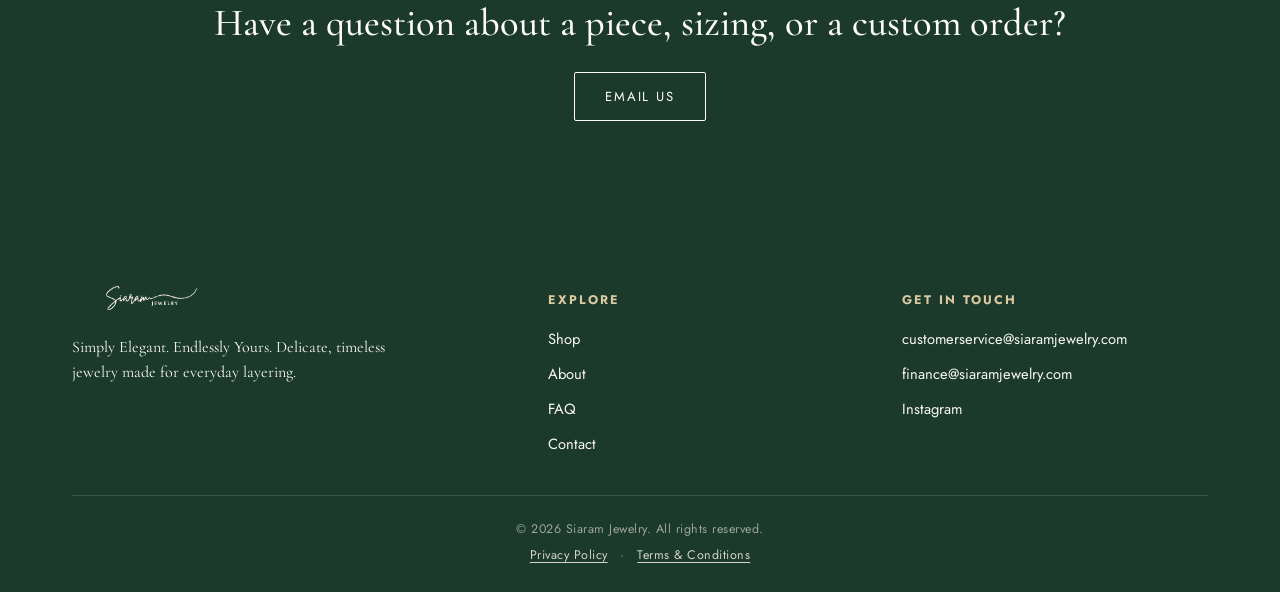
==== commit 3dacaa6b: "Add Terms & Conditions and Privacy Policy pages Organizes and consolidates the provided legal conten" ====
--- a/index.html
+++ b/index.html
@@ -169,7 +169,12 @@
         </ul>
       </div>
     </div>
-    <div class="footer-bottom">&copy; <span id="year"></span> Siaram Jewelry. All rights reserved.</div>
+    <div class="footer-bottom">
+      &copy; <span id="year"></span> Siaram Jewelry. All rights reserved.
+      <div class="footer-legal-links">
+        <a href="privacy.html">Privacy Policy</a> &middot; <a href="terms.html">Terms &amp; Conditions</a>
+      </div>
+    </div>
   </div>
 </footer>
 
--- a/css/style.css
+++ b/css/style.css
@@ -660,6 +660,113 @@
   font-size: 0.78rem;
   letter-spacing: 0.04em;
   color: rgba(243,237,226,0.6);
+}
+.footer-bottom a {
+  color: rgba(243,237,226,0.85);
+  text-decoration: underline;
+  text-underline-offset: 3px;
+}
+.footer-bottom a:hover { color: var(--gold-soft); }
+.footer-legal-links { margin-top: 8px; }
+.footer-legal-links a { margin: 0 8px; }
+
+/* ---------------- Legal pages ---------------- */
+.legal-page { max-width: 820px; margin: 0 auto; }
+
+.legal-meta {
+  font-family: var(--font-sans);
+  font-size: 0.78rem;
+  letter-spacing: 0.06em;
+  text-transform: uppercase;
+  color: var(--green-mid);
+  margin-bottom: 40px;
+}
+
+.legal-intro p {
+  font-family: var(--font-serif);
+  font-size: 1.08rem;
+  line-height: 1.8;
+  color: #4a4a3f;
+  margin: 0 0 16px;
+}
+
+.legal-toc {
+  background: var(--ivory);
+  border: 1px solid var(--line);
+  padding: 28px 32px;
+  margin: 40px 0 56px;
+}
+.legal-toc h2 {
+  font-family: var(--font-sans);
+  font-size: 0.78rem;
+  letter-spacing: 0.1em;
+  text-transform: uppercase;
+  color: var(--gold);
+  margin: 0 0 16px;
+}
+.legal-toc ol {
+  columns: 2;
+  column-gap: 32px;
+  padding-left: 20px;
+  margin: 0;
+}
+.legal-toc li { margin-bottom: 8px; break-inside: avoid; }
+.legal-toc a {
+  font-family: var(--font-serif);
+  font-size: 1rem;
+  color: var(--green-deep);
+}
+.legal-toc a:hover { color: var(--gold); }
+
+.legal-section {
+  margin-bottom: 52px;
+  scroll-margin-top: 100px;
+}
+.legal-section h2 {
+  font-size: clamp(1.5rem, 3vw, 1.9rem);
+  color: var(--green-deep);
+  border-bottom: 1px solid var(--line);
+  padding-bottom: 14px;
+  margin: 0 0 22px;
+}
+.legal-section h3 {
+  font-family: var(--font-serif);
+  font-size: 1.18rem;
+  color: var(--green-mid);
+  margin: 26px 0 10px;
+}
+.legal-section p {
+  font-family: var(--font-serif);
+  font-size: 1.02rem;
+  line-height: 1.8;
+  color: #4a4a3f;
+  margin: 0 0 16px;
+}
+.legal-section ul {
+  margin: 0 0 16px;
+  padding-left: 22px;
+}
+.legal-section li {
+  font-family: var(--font-serif);
+  font-size: 1.02rem;
+  line-height: 1.75;
+  color: #4a4a3f;
+  margin-bottom: 8px;
+}
+.legal-section li strong { color: var(--green-deep); }
+.legal-section a { color: var(--green-deep); text-decoration: underline; text-underline-offset: 2px; }
+.legal-section a:hover { color: var(--gold); }
+
+.legal-cross-link {
+  background: var(--cream);
+  border-left: 3px solid var(--gold);
+  padding: 18px 22px;
+  margin: 0 0 20px;
+}
+.legal-cross-link p { margin: 0; font-size: 0.98rem; }
+
+@media (max-width: 640px) {
+  .legal-toc ol { columns: 1; }
 }
 
 /* ---------------- Page hero (inner pages) ---------------- */
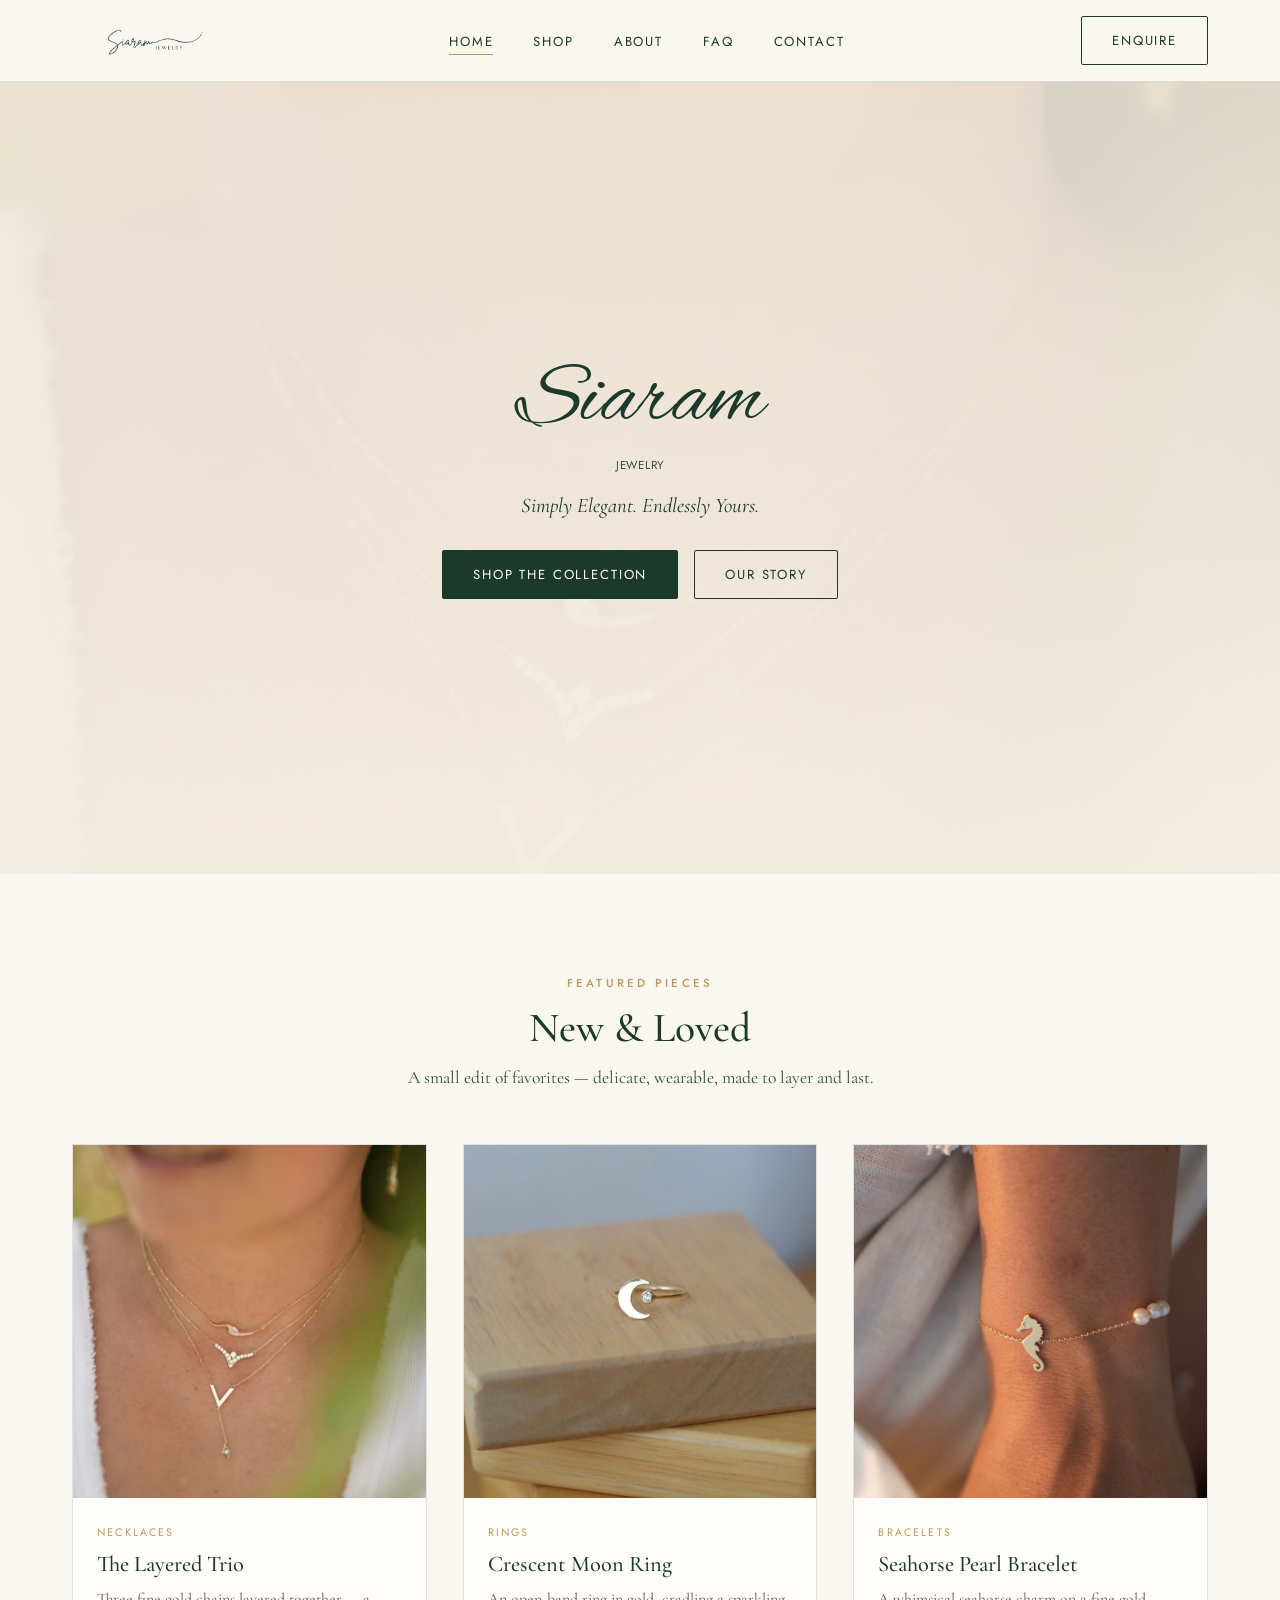
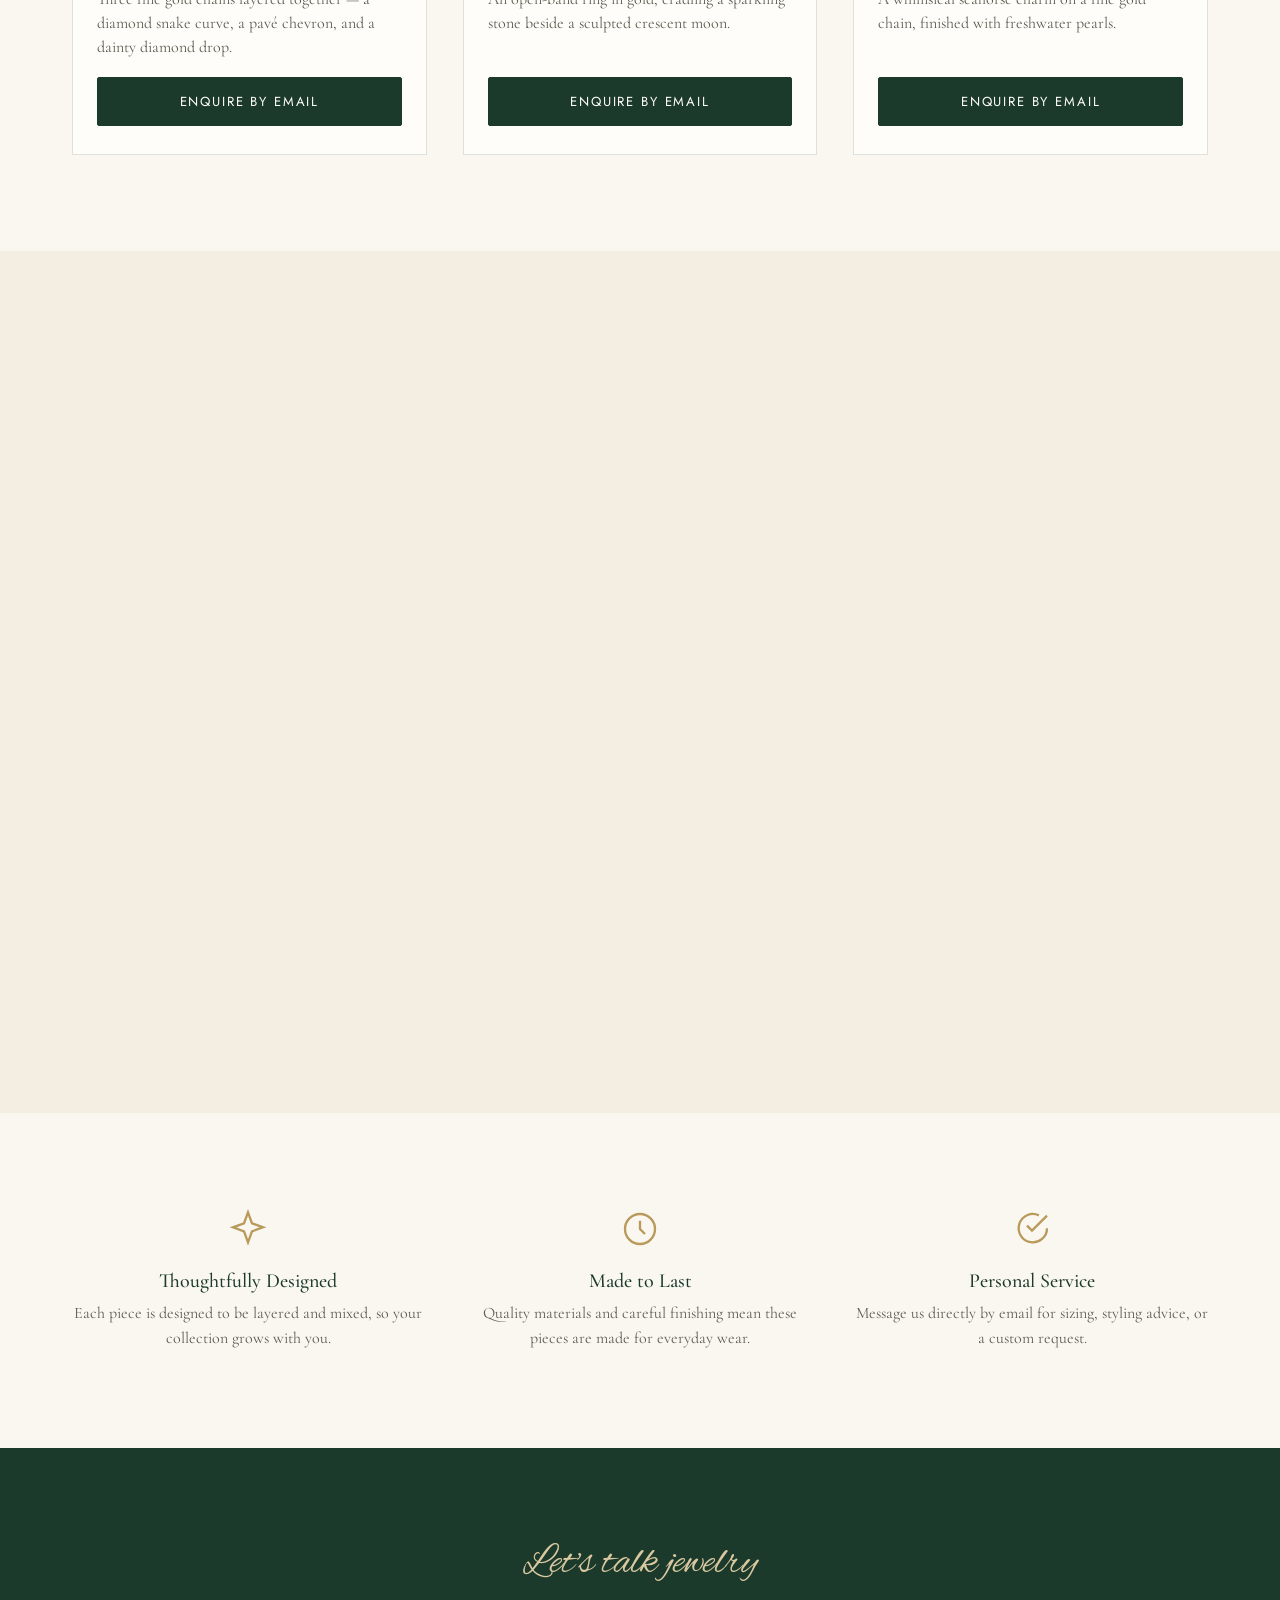
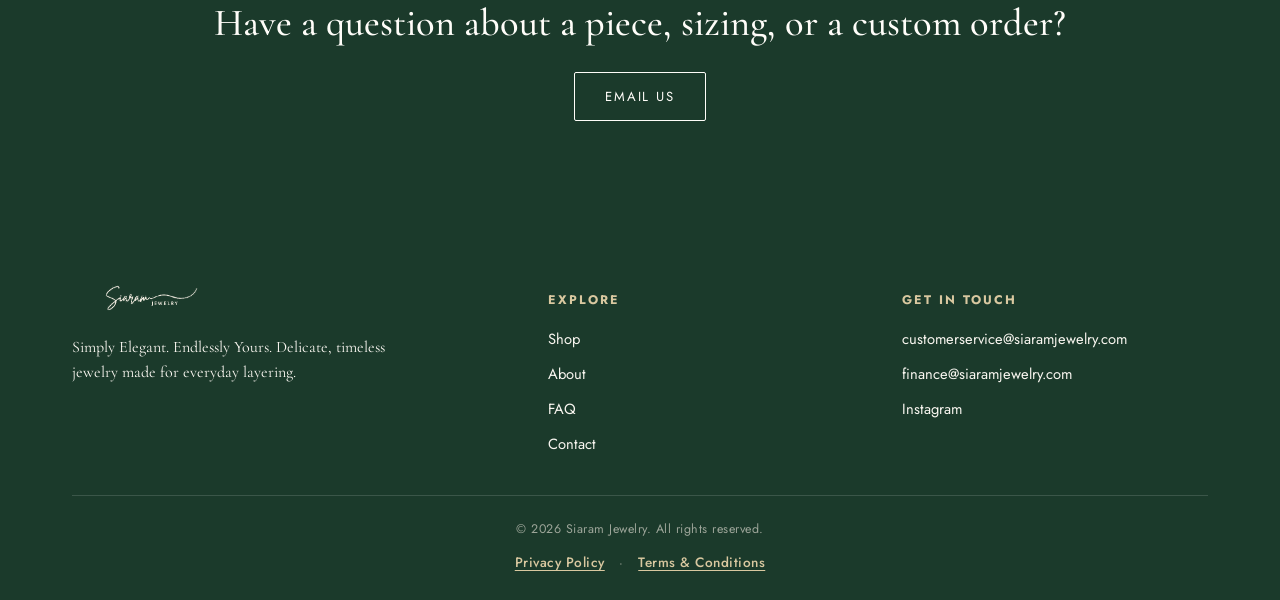
==== commit 0aa7e1b1: "Make legal page links easier to find Adds Privacy Policy and Terms & Conditions to the mobile hambur" ====
--- a/index.html
+++ b/index.html
@@ -33,6 +33,9 @@
     <a href="about.html">About</a>
     <a href="faq.html">FAQ</a>
     <a href="contact.html">Contact</a>
+    <hr class="mobile-menu-divider" />
+    <a href="privacy.html" class="mobile-legal-link">Privacy Policy</a>
+    <a href="terms.html" class="mobile-legal-link">Terms &amp; Conditions</a>
   </div>
 </header>
 
--- a/css/style.css
+++ b/css/style.css
@@ -183,6 +183,18 @@
   color: var(--green-deep);
 }
 .mobile-menu.open { display: flex; }
+.mobile-menu-divider {
+  border: none;
+  border-top: 1px solid var(--line);
+  margin: 2px 0;
+  width: 100%;
+}
+.mobile-menu .mobile-legal-link {
+  font-size: 0.76rem;
+  letter-spacing: 0.06em;
+  text-transform: none;
+  color: var(--green-mid);
+}
 
 /* ---------------- Hero ---------------- */
 .hero {
@@ -667,8 +679,14 @@
   text-underline-offset: 3px;
 }
 .footer-bottom a:hover { color: var(--gold-soft); }
-.footer-legal-links { margin-top: 8px; }
-.footer-legal-links a { margin: 0 8px; }
+.footer-legal-links { margin-top: 14px; }
+.footer-legal-links a {
+  margin: 0 10px;
+  font-size: 0.85rem;
+  color: var(--gold-soft);
+  font-weight: 500;
+}
+.footer-legal-links a:hover { color: var(--ivory); }
 
 /* ---------------- Legal pages ---------------- */
 .legal-page { max-width: 820px; margin: 0 auto; }
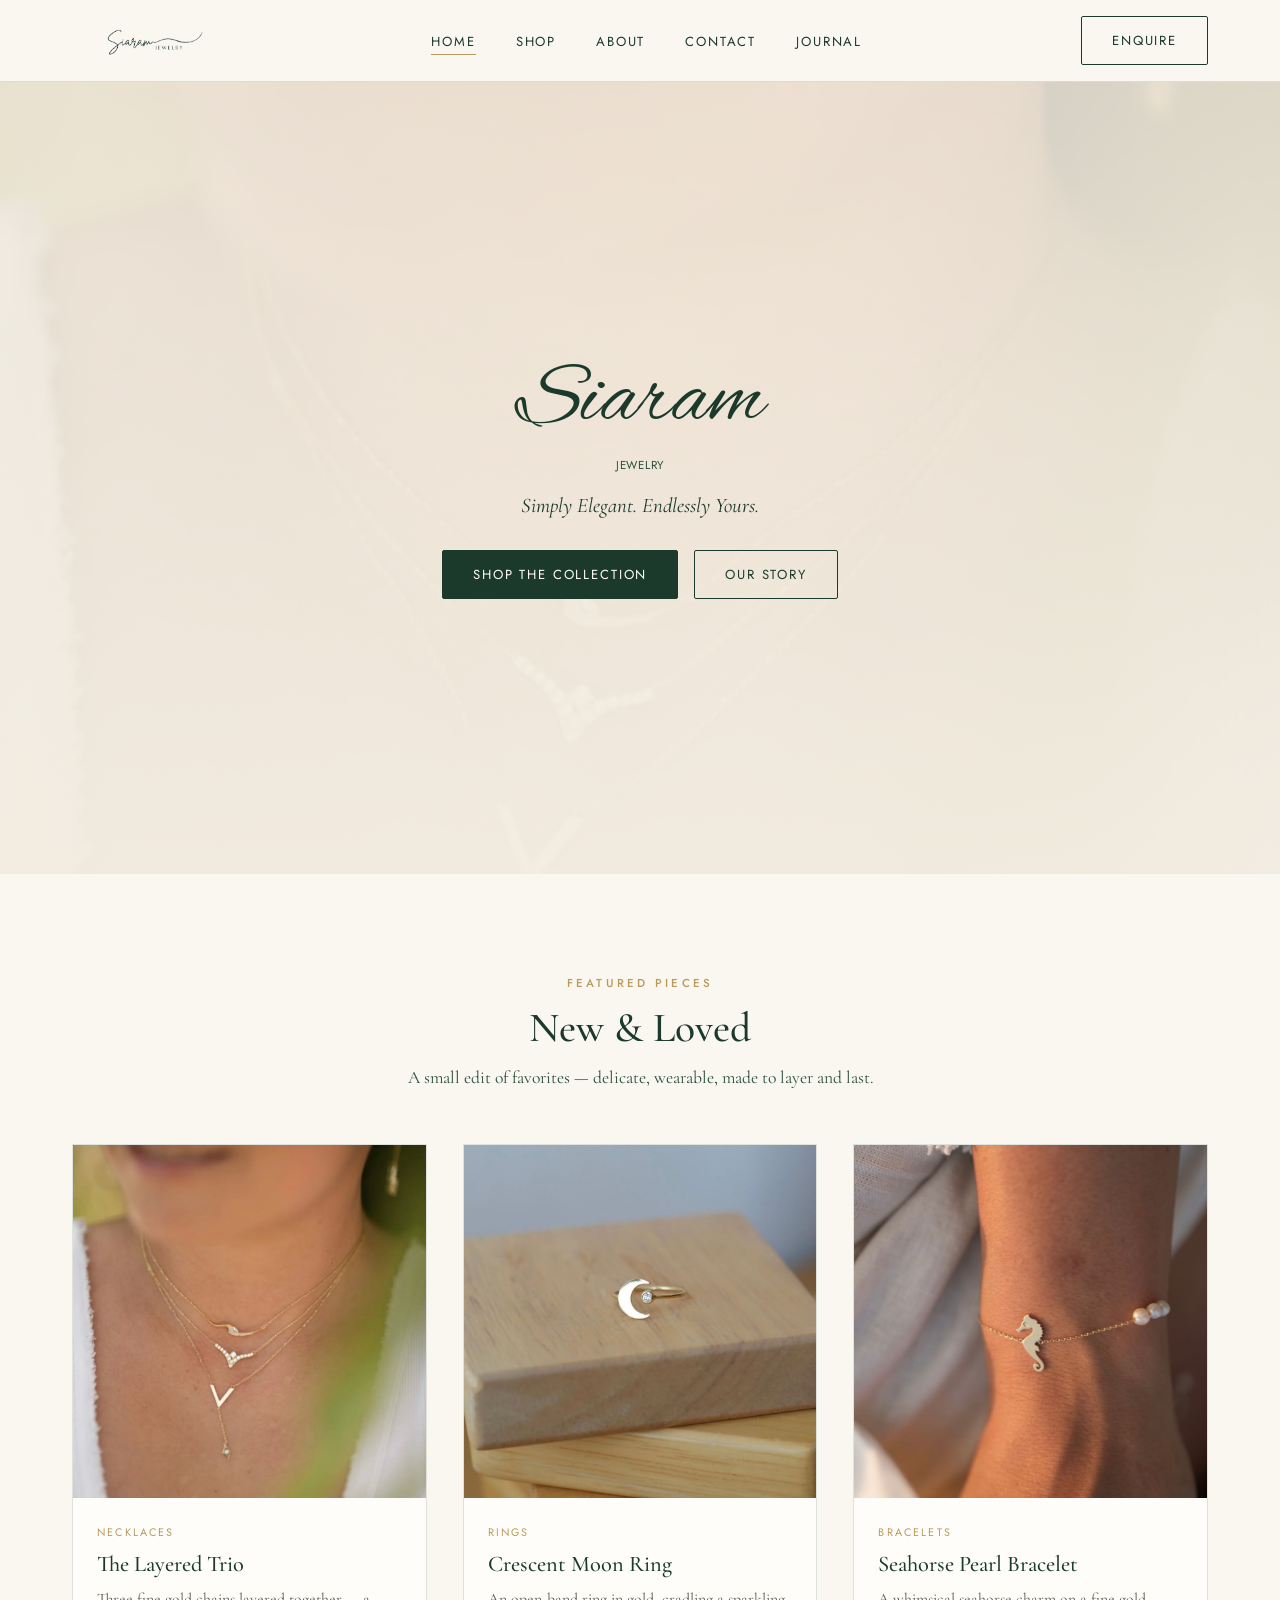
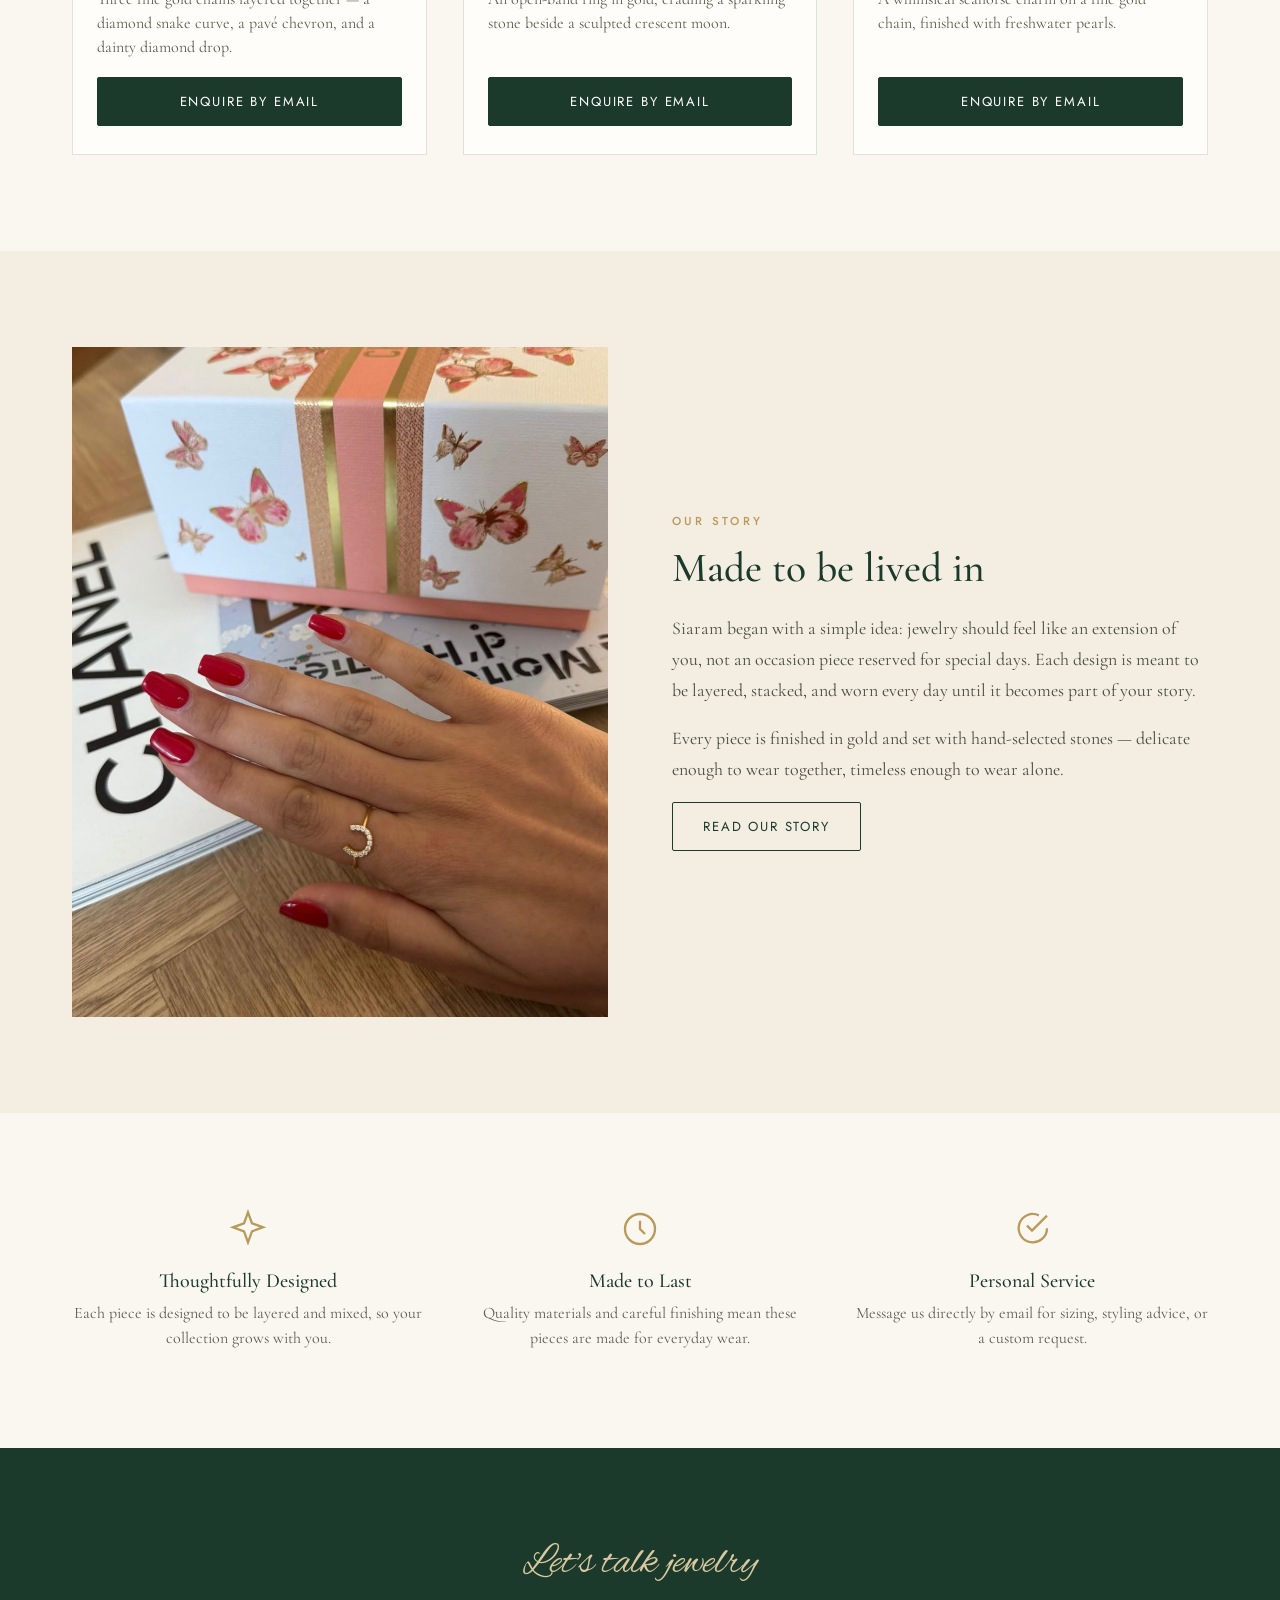
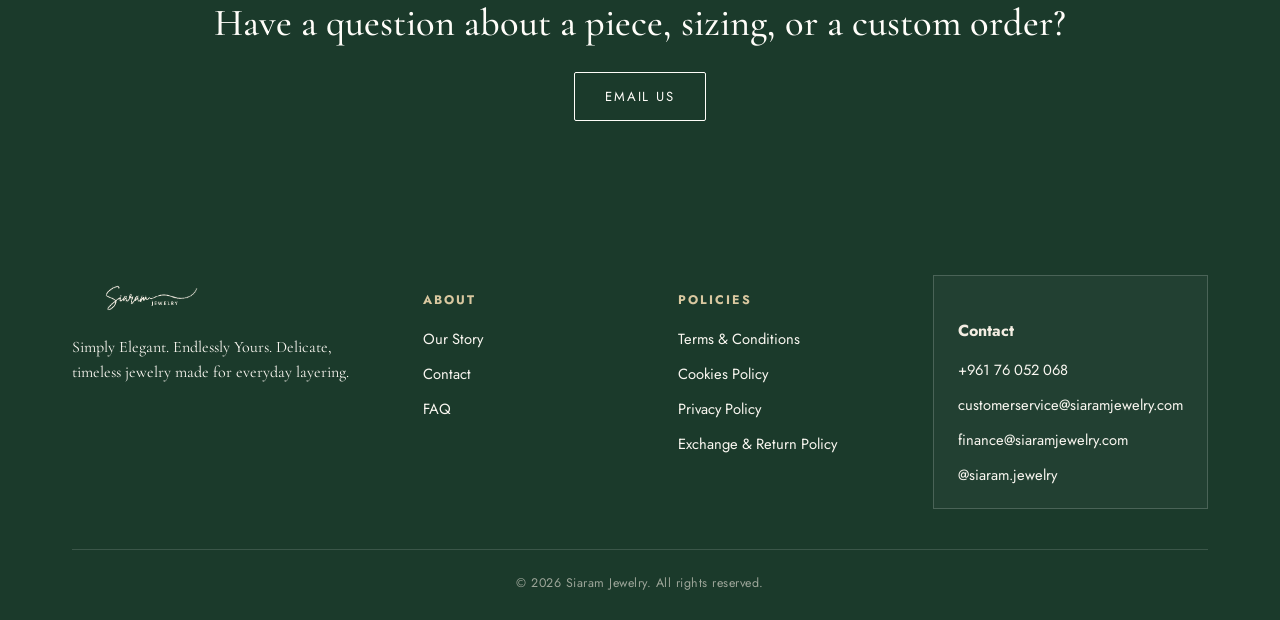
==== commit 8605a9d9: "Restructure nav and footer; add Journal page Header/mobile nav simplified to Home, Shop, About, Cont" ====
--- a/index.html
+++ b/index.html
@@ -17,8 +17,8 @@
       <li><a href="index.html">Home</a></li>
       <li><a href="shop.html">Shop</a></li>
       <li><a href="about.html">About</a></li>
-      <li><a href="faq.html">FAQ</a></li>
       <li><a href="contact.html">Contact</a></li>
+      <li><a href="journal.html">Journal</a></li>
     </ul>
     <div class="nav-cta">
       <a href="mailto:customerservice@siaramjewelry.com?subject=Enquiry" class="btn btn-outline">Enquire</a>
@@ -31,11 +31,8 @@
     <a href="index.html">Home</a>
     <a href="shop.html">Shop</a>
     <a href="about.html">About</a>
-    <a href="faq.html">FAQ</a>
     <a href="contact.html">Contact</a>
-    <hr class="mobile-menu-divider" />
-    <a href="privacy.html" class="mobile-legal-link">Privacy Policy</a>
-    <a href="terms.html" class="mobile-legal-link">Terms &amp; Conditions</a>
+    <a href="journal.html">Journal</a>
   </div>
 </header>
 
@@ -155,28 +152,34 @@
         <p>Simply Elegant. Endlessly Yours. Delicate, timeless jewelry made for everyday layering.</p>
       </div>
       <div class="footer-col">
-        <h4>Explore</h4>
+        <h4>About</h4>
         <ul>
-          <li><a href="shop.html">Shop</a></li>
-          <li><a href="about.html">About</a></li>
+          <li><a href="about.html">Our Story</a></li>
+          <li><a href="contact.html">Contact</a></li>
           <li><a href="faq.html">FAQ</a></li>
-          <li><a href="contact.html">Contact</a></li>
         </ul>
       </div>
       <div class="footer-col">
-        <h4>Get in Touch</h4>
+        <h4>Policies</h4>
         <ul>
+          <li><a href="terms.html">Terms &amp; Conditions</a></li>
+          <li><a href="privacy.html#information-we-collect">Cookies Policy</a></li>
+          <li><a href="privacy.html">Privacy Policy</a></li>
+          <li><a href="terms.html#returns">Exchange &amp; Return Policy</a></li>
+        </ul>
+      </div>
+      <div class="footer-contact-box">
+        <h4>Contact</h4>
+        <ul>
+          <li><a href="https://wa.me/96176052068" target="_blank" rel="noopener">+961 76 052 068</a></li>
           <li><a href="mailto:customerservice@siaramjewelry.com">customerservice@siaramjewelry.com</a></li>
           <li><a href="mailto:finance@siaramjewelry.com">finance@siaramjewelry.com</a></li>
-          <li><a href="https://www.instagram.com/siaram.jewelry/" target="_blank" rel="noopener">Instagram</a></li>
+          <li><a href="https://www.instagram.com/siaram.jewelry/" target="_blank" rel="noopener">@siaram.jewelry</a></li>
         </ul>
       </div>
     </div>
     <div class="footer-bottom">
       &copy; <span id="year"></span> Siaram Jewelry. All rights reserved.
-      <div class="footer-legal-links">
-        <a href="privacy.html">Privacy Policy</a> &middot; <a href="terms.html">Terms &amp; Conditions</a>
-      </div>
     </div>
   </div>
 </footer>
--- a/css/style.css
+++ b/css/style.css
@@ -183,18 +183,6 @@
   color: var(--green-deep);
 }
 .mobile-menu.open { display: flex; }
-.mobile-menu-divider {
-  border: none;
-  border-top: 1px solid var(--line);
-  margin: 2px 0;
-  width: 100%;
-}
-.mobile-menu .mobile-legal-link {
-  font-size: 0.76rem;
-  letter-spacing: 0.06em;
-  text-transform: none;
-  color: var(--green-mid);
-}
 
 /* ---------------- Hero ---------------- */
 .hero {
@@ -648,8 +636,8 @@
 }
 .footer-grid {
   display: grid;
-  grid-template-columns: 1.4fr 1fr 1fr;
-  gap: 48px;
+  grid-template-columns: 1.3fr 0.9fr 0.9fr 1.1fr;
+  gap: 40px;
   padding-bottom: 40px;
   border-bottom: 1px solid rgba(255,255,255,0.14);
 }
@@ -666,6 +654,17 @@
 .footer-col ul { display: flex; flex-direction: column; gap: 12px; }
 .footer-col a { font-size: 0.92rem; color: var(--cream-soft); }
 .footer-col a:hover { color: var(--gold-soft); }
+
+.footer-contact-box {
+  border: 1px solid rgba(255,255,255,0.18);
+  padding: 22px 24px;
+  background: rgba(255,255,255,0.03);
+}
+.footer-contact-box h4 { margin-bottom: 16px; }
+.footer-contact-box ul { display: flex; flex-direction: column; gap: 12px; }
+.footer-contact-box a { font-size: 0.92rem; color: var(--cream-soft); }
+.footer-contact-box a:hover { color: var(--gold-soft); }
+
 .footer-bottom {
   padding-top: 24px;
   text-align: center;
@@ -679,14 +678,6 @@
   text-underline-offset: 3px;
 }
 .footer-bottom a:hover { color: var(--gold-soft); }
-.footer-legal-links { margin-top: 14px; }
-.footer-legal-links a {
-  margin: 0 10px;
-  font-size: 0.85rem;
-  color: var(--gold-soft);
-  font-weight: 500;
-}
-.footer-legal-links a:hover { color: var(--ivory); }
 
 /* ---------------- Legal pages ---------------- */
 .legal-page { max-width: 820px; margin: 0 auto; }
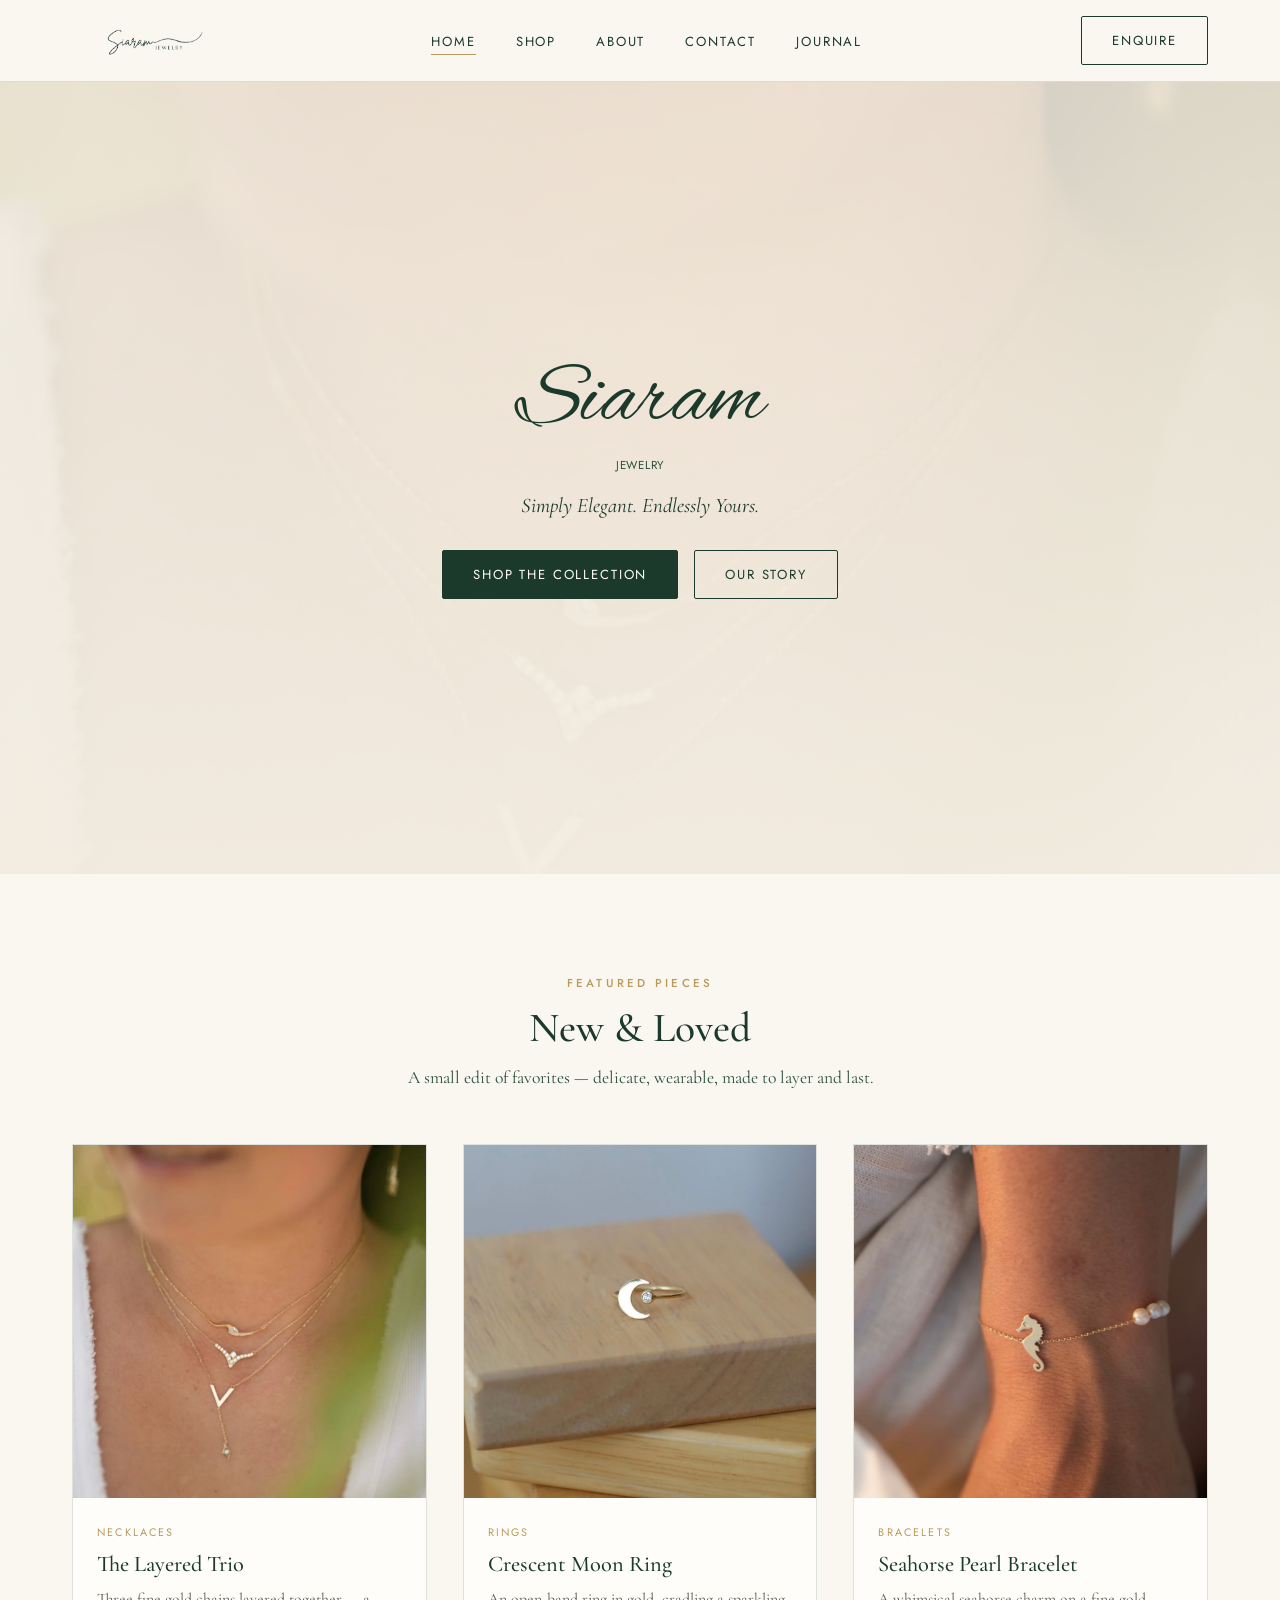
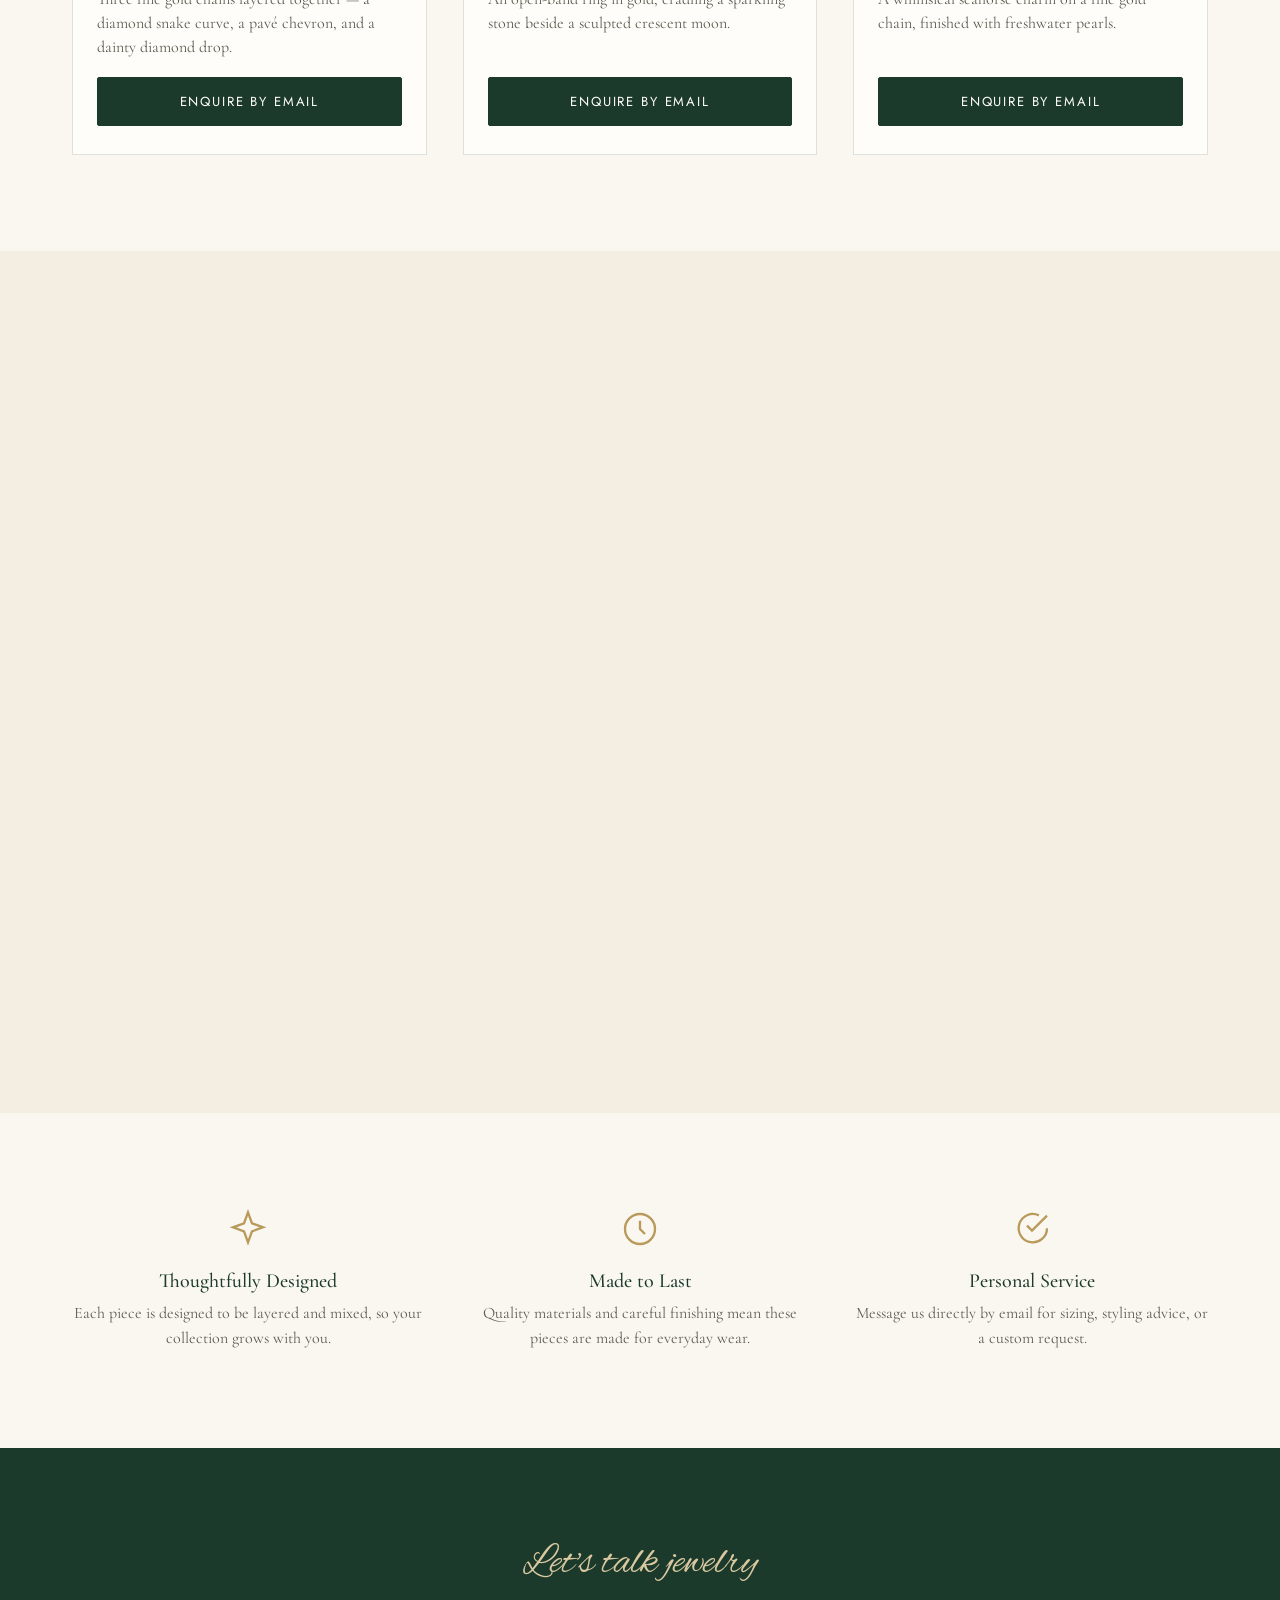
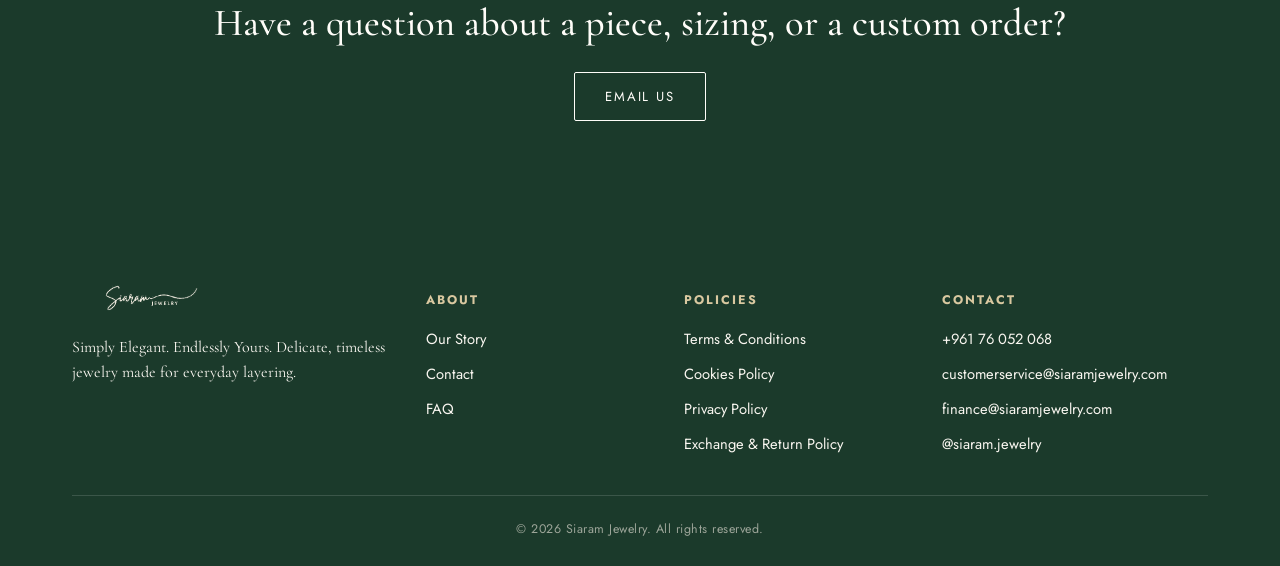
==== commit b13abf5f: "Remove box styling from footer Contact column The Contact column now uses the same plain .footer-col" ====
--- a/index.html
+++ b/index.html
@@ -168,7 +168,7 @@
           <li><a href="terms.html#returns">Exchange &amp; Return Policy</a></li>
         </ul>
       </div>
-      <div class="footer-contact-box">
+      <div class="footer-col">
         <h4>Contact</h4>
         <ul>
           <li><a href="https://wa.me/96176052068" target="_blank" rel="noopener">+961 76 052 068</a></li>
--- a/css/style.css
+++ b/css/style.css
@@ -654,16 +654,6 @@
 .footer-col ul { display: flex; flex-direction: column; gap: 12px; }
 .footer-col a { font-size: 0.92rem; color: var(--cream-soft); }
 .footer-col a:hover { color: var(--gold-soft); }
-
-.footer-contact-box {
-  border: 1px solid rgba(255,255,255,0.18);
-  padding: 22px 24px;
-  background: rgba(255,255,255,0.03);
-}
-.footer-contact-box h4 { margin-bottom: 16px; }
-.footer-contact-box ul { display: flex; flex-direction: column; gap: 12px; }
-.footer-contact-box a { font-size: 0.92rem; color: var(--cream-soft); }
-.footer-contact-box a:hover { color: var(--gold-soft); }
 
 .footer-bottom {
   padding-top: 24px;
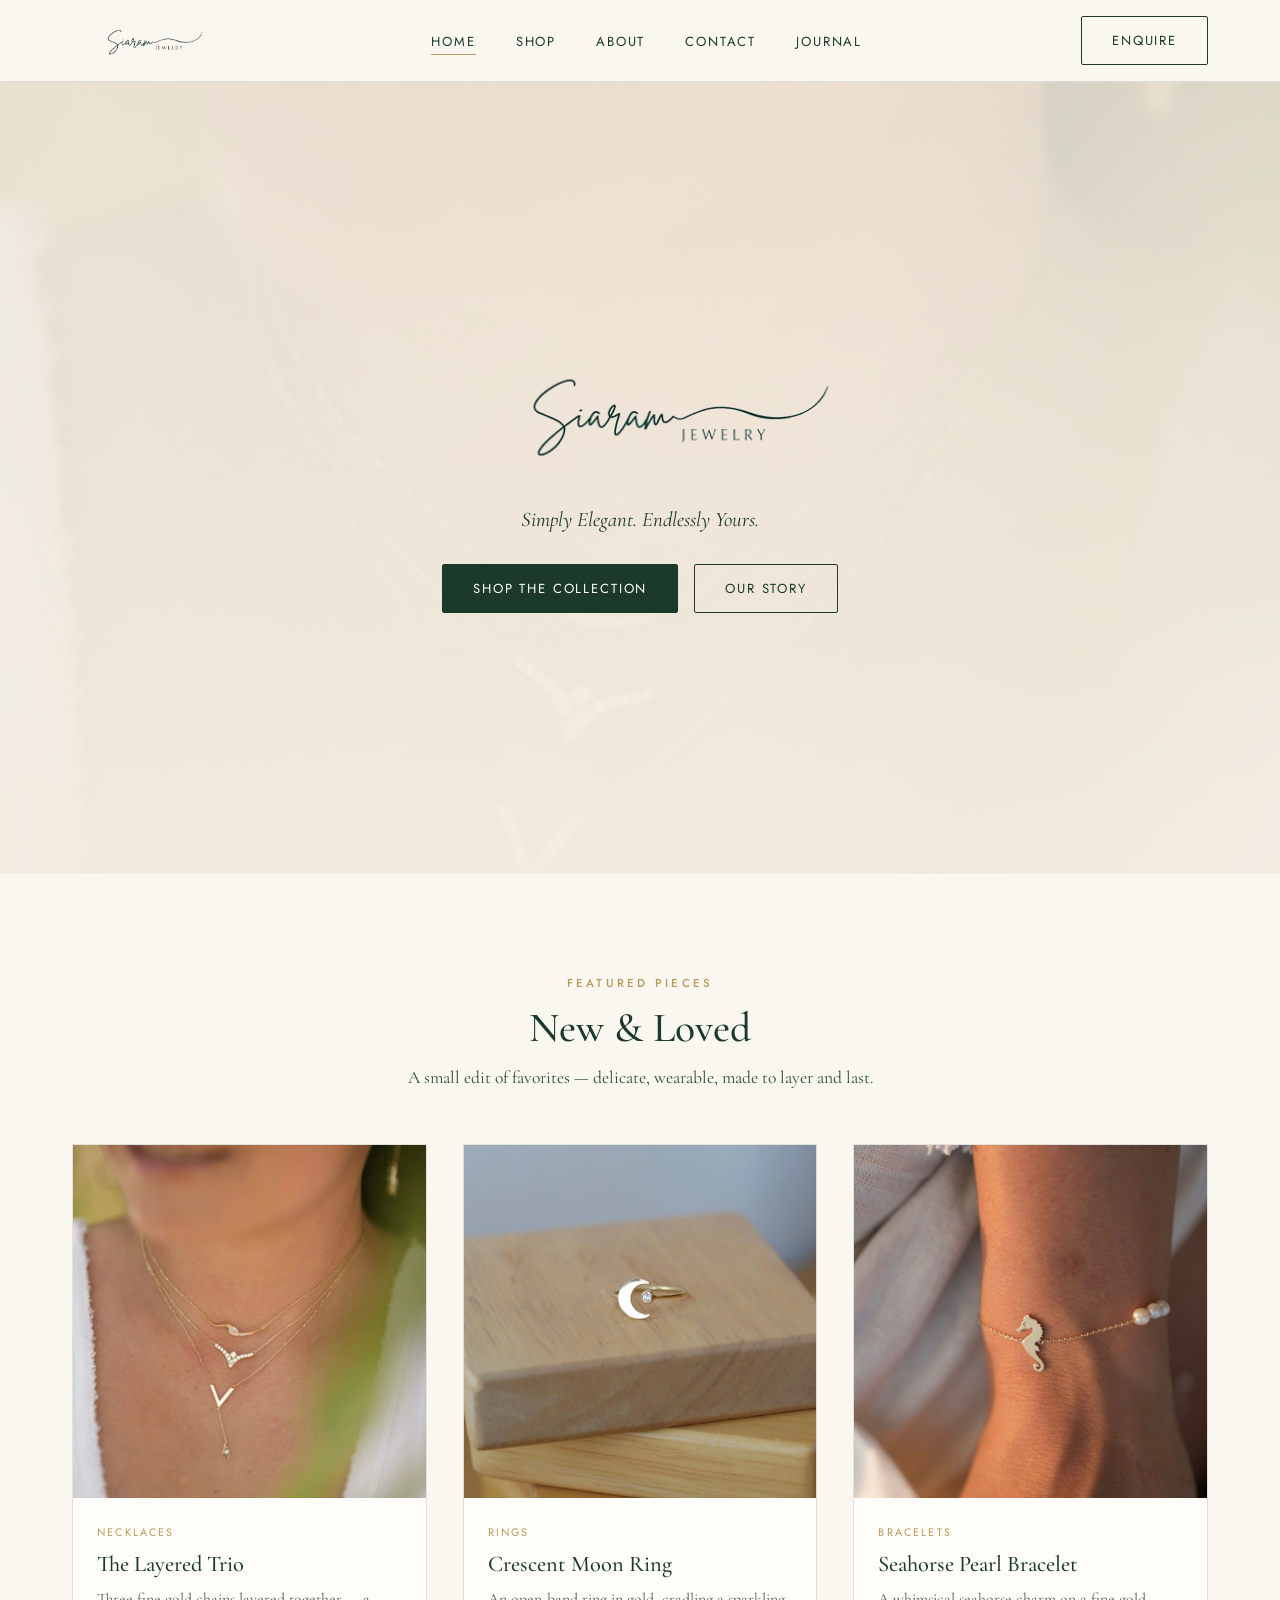
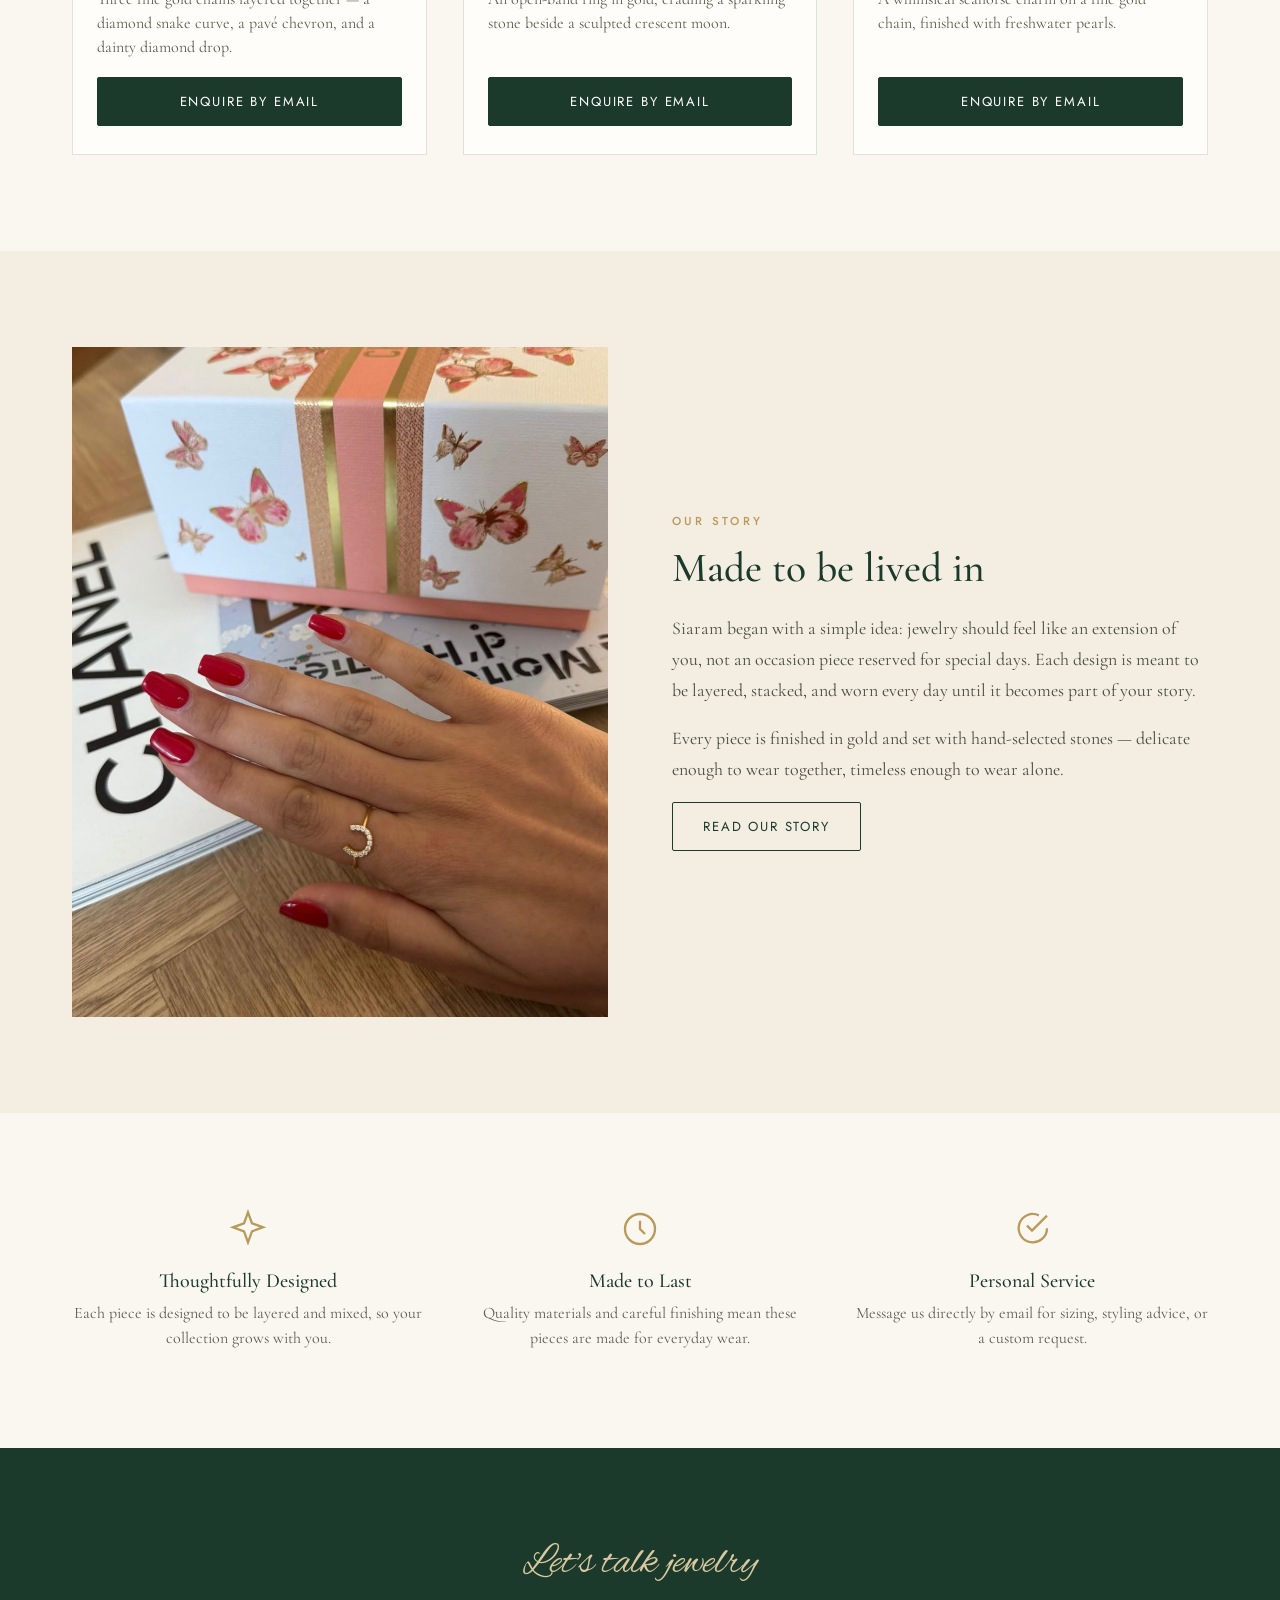
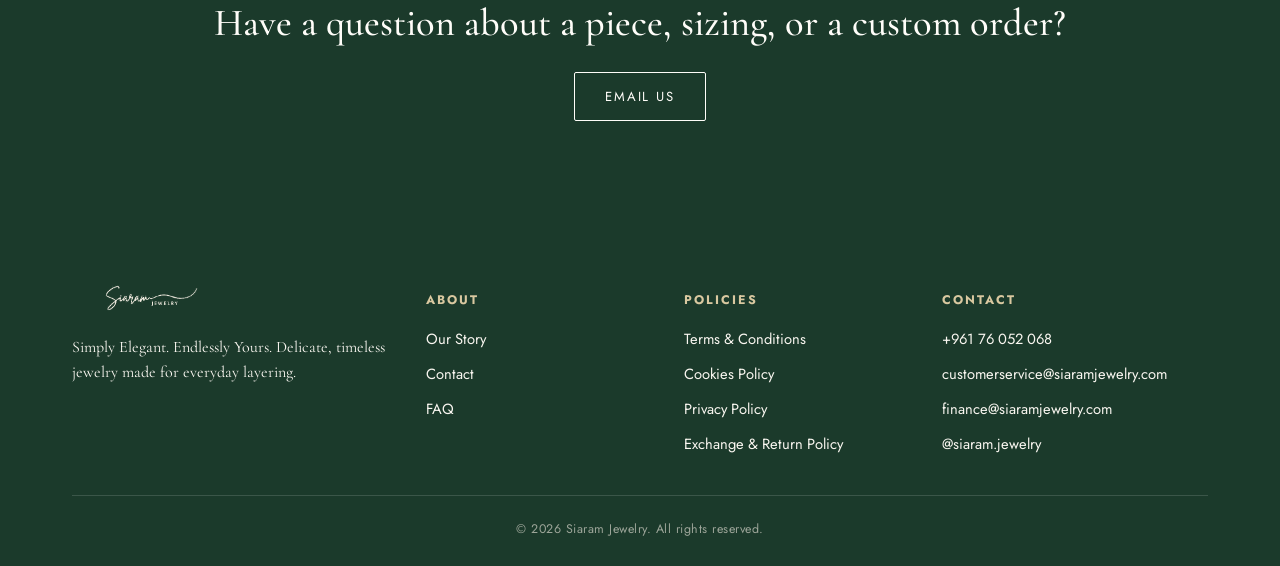
==== commit 5cdd99b4: "Use real logo image in hero instead of styled text Replaces the "Siaram" script text + "Jewelry" lab" ====
--- a/index.html
+++ b/index.html
@@ -39,8 +39,7 @@
 <section class="hero">
   <div class="hero-bg" style="background-image:url('images/product-layered-necklace.jpeg');"></div>
   <div class="hero-content">
-    <span class="script">Siaram</span>
-    <p class="hero-sub eyebrow">Jewelry</p>
+    <img src="images/logo-transparent.png" alt="Siaram Jewelry" class="hero-logo" />
     <p class="tagline">Simply Elegant. Endlessly Yours.</p>
     <div class="hero-actions">
       <a href="shop.html" class="btn btn-primary">Shop the Collection</a>
--- a/css/style.css
+++ b/css/style.css
@@ -223,6 +223,12 @@
   line-height: 1;
   display: block;
   margin-bottom: 6px;
+}
+
+.hero-logo {
+  width: clamp(260px, 34vw, 440px);
+  height: auto;
+  margin: 0 auto 22px;
 }
 
 .hero-content .hero-sub {
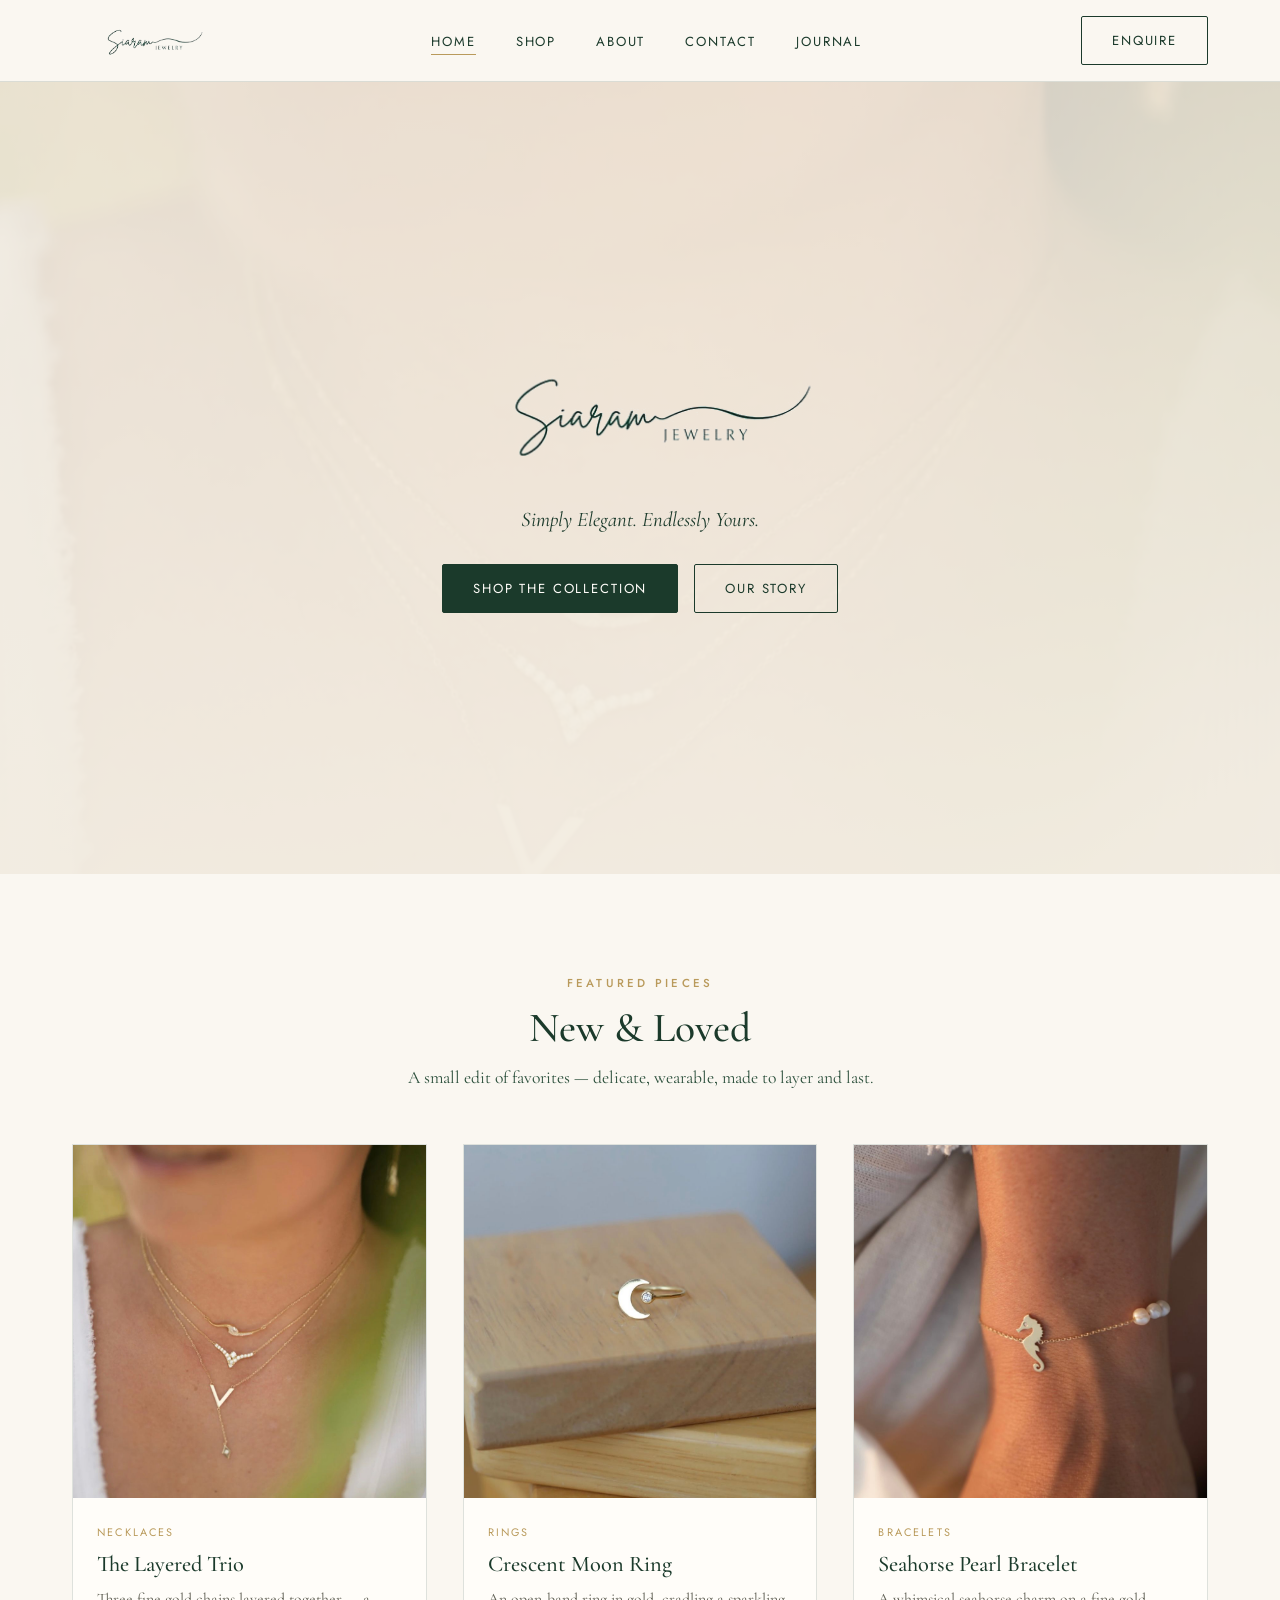
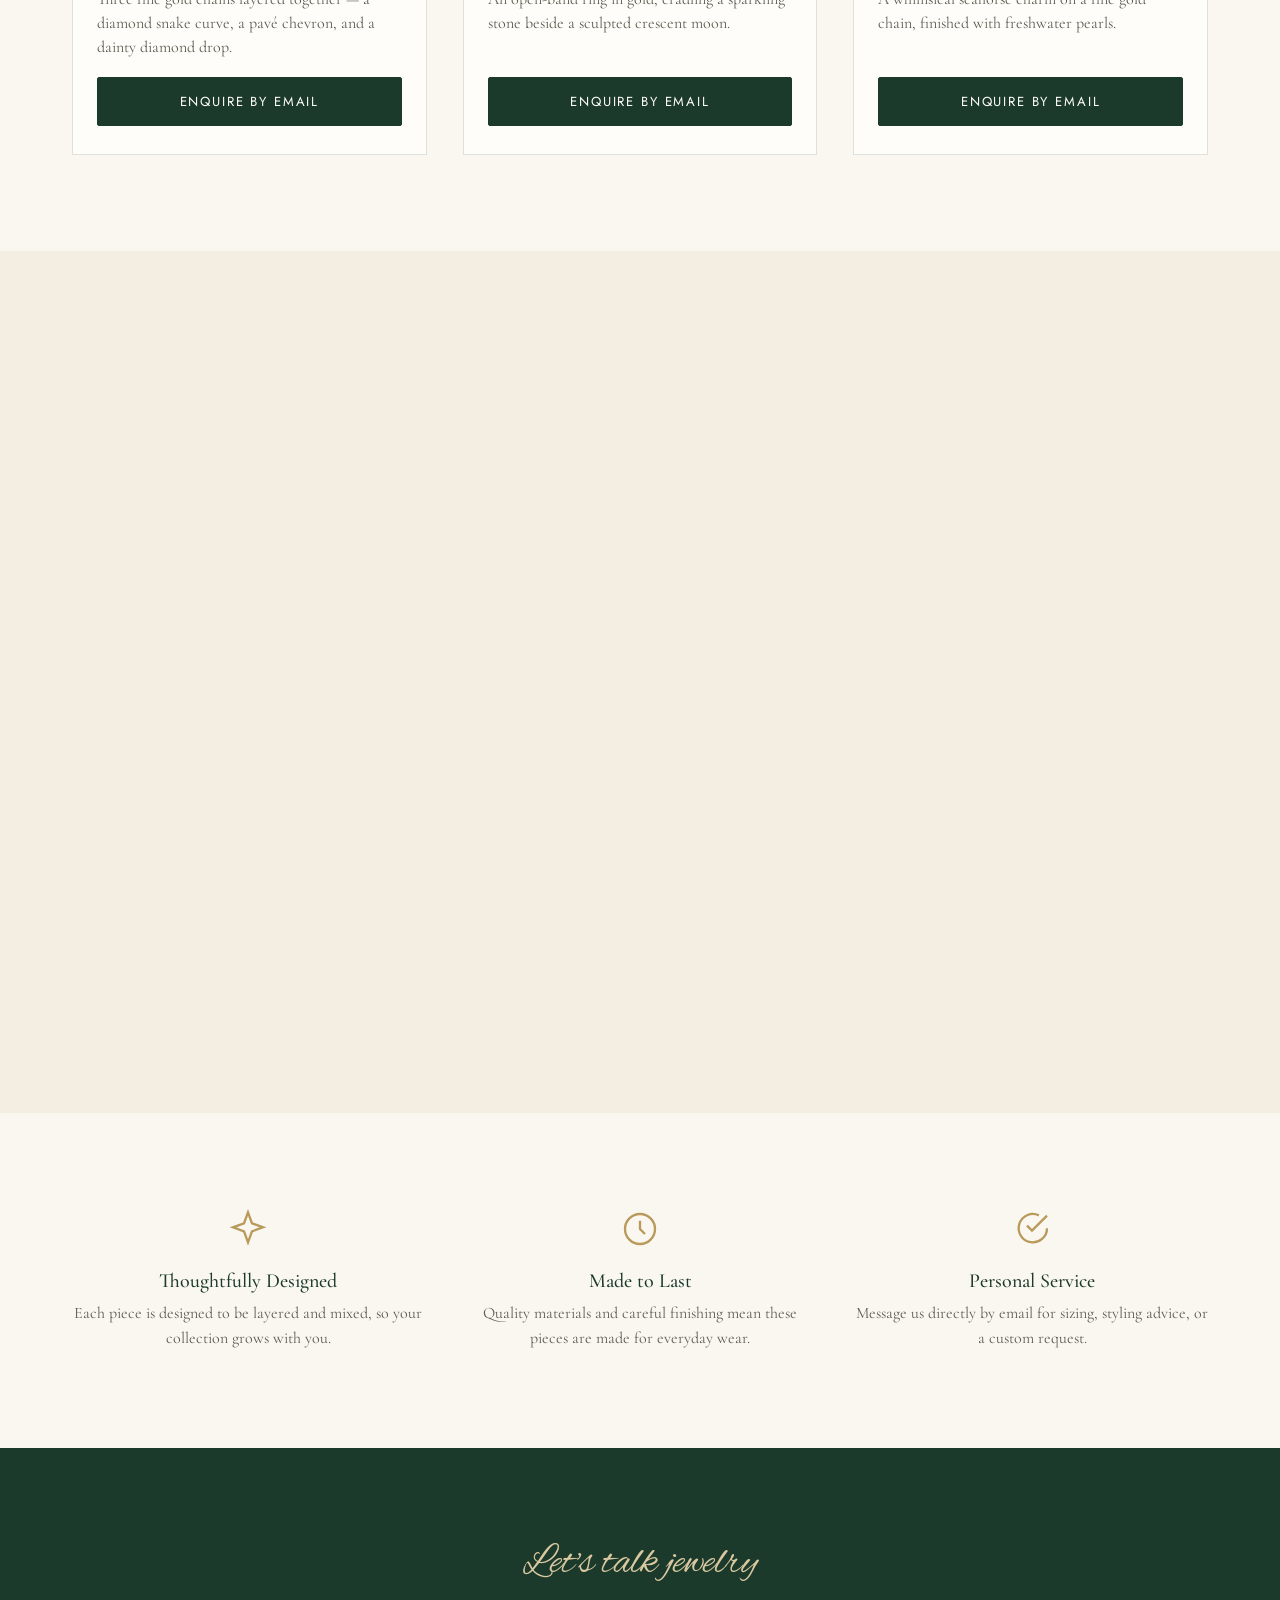
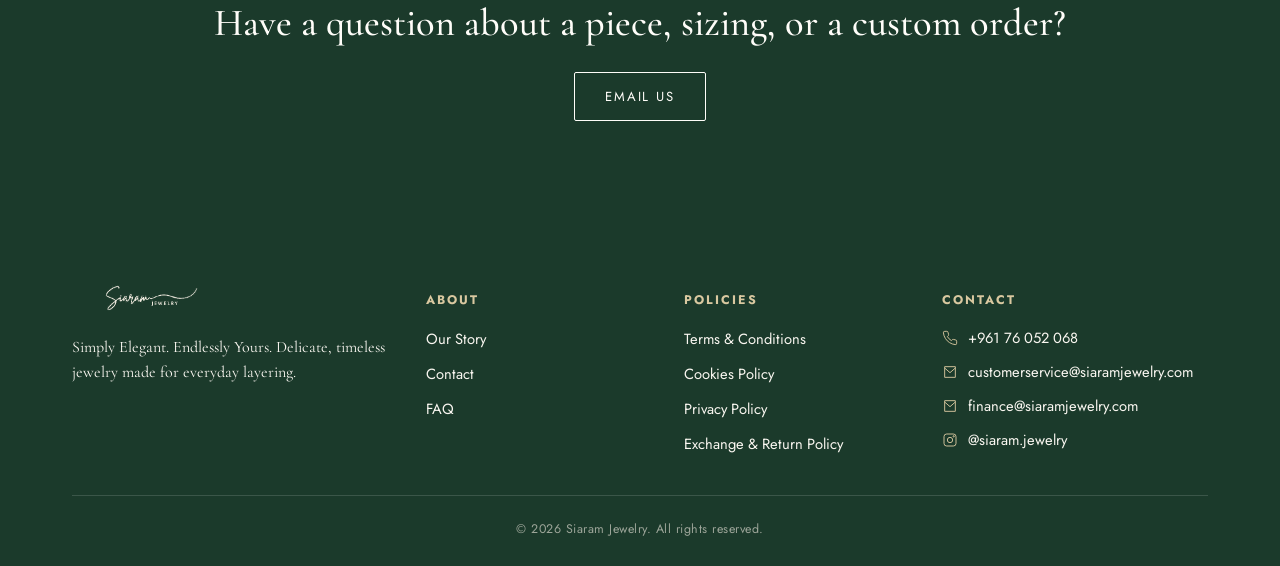
==== commit c4aead30: "Add contact icons and adjust hero logo position - WhatsApp added to the Contact page's "Say Hello" c" ====
--- a/index.html
+++ b/index.html
@@ -169,11 +169,11 @@
       </div>
       <div class="footer-col">
         <h4>Contact</h4>
-        <ul>
-          <li><a href="https://wa.me/96176052068" target="_blank" rel="noopener">+961 76 052 068</a></li>
-          <li><a href="mailto:customerservice@siaramjewelry.com">customerservice@siaramjewelry.com</a></li>
-          <li><a href="mailto:finance@siaramjewelry.com">finance@siaramjewelry.com</a></li>
-          <li><a href="https://www.instagram.com/siaram.jewelry/" target="_blank" rel="noopener">@siaram.jewelry</a></li>
+        <ul class="footer-contact-list">
+          <li><svg class="icon" viewBox="0 0 24 24" fill="none" stroke="currentColor" stroke-width="1.4"><path d="M22 16.92v3a2 2 0 0 1-2.18 2 19.79 19.79 0 0 1-8.63-3.07 19.5 19.5 0 0 1-6-6 19.79 19.79 0 0 1-3.07-8.67A2 2 0 0 1 4.11 2h3a2 2 0 0 1 2 1.72c.127.96.362 1.903.7 2.81a2 2 0 0 1-.45 2.11L8.09 9.91a16 16 0 0 0 6 6l1.27-1.27a2 2 0 0 1 2.11-.45c.907.338 1.85.573 2.81.7A2 2 0 0 1 22 16.92z"/></svg><a href="https://wa.me/96176052068" target="_blank" rel="noopener">+961 76 052 068</a></li>
+          <li><svg class="icon" viewBox="0 0 24 24" fill="none" stroke="currentColor" stroke-width="1.4"><path d="M4 4h16v16H4z"/><path d="m4 6 8 7 8-7"/></svg><a href="mailto:customerservice@siaramjewelry.com">customerservice@siaramjewelry.com</a></li>
+          <li><svg class="icon" viewBox="0 0 24 24" fill="none" stroke="currentColor" stroke-width="1.4"><path d="M4 4h16v16H4z"/><path d="m4 6 8 7 8-7"/></svg><a href="mailto:finance@siaramjewelry.com">finance@siaramjewelry.com</a></li>
+          <li><svg class="icon" viewBox="0 0 24 24" fill="none" stroke="currentColor" stroke-width="1.4"><rect x="3" y="3" width="18" height="18" rx="4"/><circle cx="12" cy="12" r="4"/><circle cx="17.5" cy="6.5" r="1"/></svg><a href="https://www.instagram.com/siaram.jewelry/" target="_blank" rel="noopener">@siaram.jewelry</a></li>
         </ul>
       </div>
     </div>
--- a/css/style.css
+++ b/css/style.css
@@ -229,6 +229,7 @@
   width: clamp(260px, 34vw, 440px);
   height: auto;
   margin: 0 auto 22px;
+  transform: translateX(-18px);
 }
 
 .hero-content .hero-sub {
@@ -660,6 +661,18 @@
 .footer-col ul { display: flex; flex-direction: column; gap: 12px; }
 .footer-col a { font-size: 0.92rem; color: var(--cream-soft); }
 .footer-col a:hover { color: var(--gold-soft); }
+
+.footer-contact-list li {
+  display: flex;
+  align-items: center;
+  gap: 10px;
+}
+.footer-contact-list .icon {
+  width: 16px;
+  height: 16px;
+  color: var(--gold-soft);
+  flex-shrink: 0;
+}
 
 .footer-bottom {
   padding-top: 24px;
